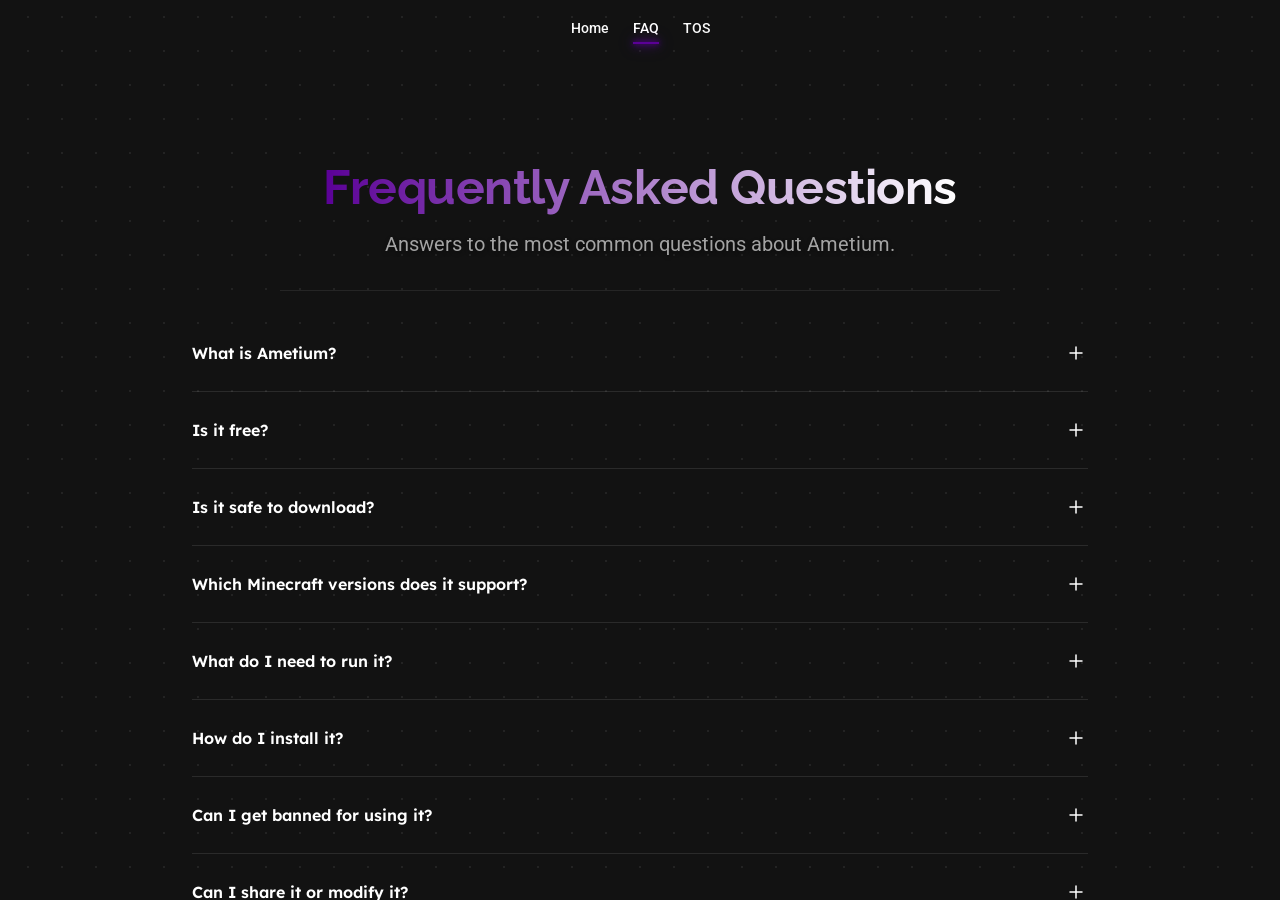
==== faq/index.html @ 20cd8176 "Add files via upload" ====
<!DOCTYPE html>
<html lang="en" class="scroll-smooth dark" style="color-scheme: dark;"><head><meta charset="utf-8"><meta name="viewport" content="width=device-width, initial-scale=1"><link href="https://fonts.googleapis.com/css2?family=Inter:wght@100..900&family=Raleway:wght@400;600;700&family=Roboto:wght@400;500;700&display=swap" rel="stylesheet"><link href="https://fonts.googleapis.com/css2?family=Montserrat:wght@400;600;700&family=Poppins:wght@400&display=swap" rel="stylesheet"><link rel="icon" href="../icon.png"><title>Frequently Asked Questions - Ametium</title><meta name="description" content="Answers to the most common questions about Ametium."><link rel="stylesheet" href="../assets/site.css"><style>
#main-scroll-container{display:flex;flex-direction:column}
#faq-section{flex:1 0 auto;font-family:'Lexend',sans-serif;line-height:1.5}
#footer{flex-shrink:0}
#faq-section *,#faq-section ::before,#faq-section ::after{box-sizing:border-box;border:0 solid #e5e7eb}
#faq-section h2,#faq-section p,#faq-section dl,#faq-section dd,#faq-section ul{margin:0}
#faq-section h2{font-size:inherit;font-weight:inherit}
#faq-section button{font-family:inherit;font-size:100%;line-height:inherit;color:inherit;margin:0;padding:0;background:transparent;cursor:pointer}
#faq-section svg{display:block;vertical-align:middle}
#faq-section .hidden{display:none}
#faq-section .flex{display:flex}
#faq-section .w-full{width:100%}
#faq-section .h-6{height:1.5rem}#faq-section .w-6{width:1.5rem}#faq-section .h-7{height:1.75rem}
#faq-section .items-start{align-items:flex-start}#faq-section .items-center{align-items:center}
#faq-section .justify-between{justify-content:space-between}
#faq-section .text-left{text-align:left}
#faq-section .mx-auto{margin-left:auto;margin-right:auto}
#faq-section .max-w-7xl{max-width:80rem}#faq-section .max-w-4xl{max-width:56rem}
#faq-section .px-6{padding-left:1.5rem;padding-right:1.5rem}
#faq-section .py-12{padding-top:3rem;padding-bottom:3rem}
#faq-section .pt-6{padding-top:1.5rem}#faq-section .pr-12{padding-right:3rem}
#faq-section .mt-2{margin-top:.5rem}#faq-section .mt-10{margin-top:2.5rem}#faq-section .ml-6{margin-left:1.5rem}
#faq-section .text-2xl{font-size:1.5rem;line-height:2rem}
#faq-section .text-base{font-size:1rem;line-height:1.5rem}
#faq-section .font-bold{font-weight:700}#faq-section .font-semibold{font-weight:600}
#faq-section .leading-7{line-height:1.75rem}#faq-section .leading-10{line-height:2.5rem}
#faq-section .tracking-tight{letter-spacing:-.025em}
#faq-section .text-white{color:#fff}#faq-section .text-gray-300{color:#d1d5db}
#faq-section .space-y-6>:not([hidden])~:not([hidden]){margin-top:1.5rem}
#faq-section .list-disc{list-style-type:disc}#faq-section .pl-5{padding-left:1.25rem}
#faq-section .space-y-1>:not([hidden])~:not([hidden]){margin-top:.25rem}
#faq-section .divide-y>:not([hidden])~:not([hidden]){border-top-width:1px}
#faq-section .divide-white\/10>:not([hidden])~:not([hidden]){border-color:rgba(255,255,255,.1)}
#faq-section .py-12{padding-top:7rem}
#faq-section .doc-head{max-width:720px;margin:0 auto 1.5rem;text-align:center;padding-bottom:2rem;border-bottom:1px solid rgba(255,255,255,.08)}
#faq-section .doc-head h1{display:inline-block;margin:0;font-family:var(--font-raleway),ui-sans-serif,system-ui,sans-serif;font-weight:700;font-size:clamp(2rem,5vw,3rem);line-height:1.15;letter-spacing:-.01em;background:linear-gradient(90deg,#5a0096,#fff);-webkit-background-clip:text;background-clip:text;-webkit-text-fill-color:transparent;color:transparent}
#faq-section .doc-head p{margin-top:.9rem;font-family:var(--font-roboto),ui-sans-serif,system-ui,-apple-system,BlinkMacSystemFont,sans-serif;font-size:1.125rem;line-height:1.75rem;color:#a3a3a3;text-shadow:0 2px 4px rgba(0,0,0,.4)}@media(min-width:768px){#faq-section .doc-head p{font-size:1.25rem}}
@media (min-width:640px){#faq-section .sm\:py-32{padding-top:8rem;padding-bottom:8rem}}
@media (min-width:1024px){#faq-section .lg\:px-8{padding-left:2rem;padding-right:2rem}#faq-section .lg\:py-40{padding-top:10rem;padding-bottom:10rem}}
</style><link href="https://fonts.googleapis.com/css2?family=Lexend:wght@100..900&display=swap" rel="stylesheet"></head><body class="__variable_f367f3 __variable_c06d0e __variable_225359 font-roboto antialiased"><main><header id="site-header" class="fixed top-0 left-0 w-full z-50 transition-all duration-300 py-4 bg-transparent"><div class="container mx-auto px-4 nav-grid"><div class="nav-left"></div><nav class="flex items-center space-x-8"><ul class="flex nav-items"><li><a class="nav-link text-sm font-medium" href="../index.html">Home</a></li><li><a class="nav-link text-sm font-medium active" href="../faq/index.html">FAQ</a></li><li><a class="nav-link text-sm font-medium" href="../tos/index.html">TOS</a></li></ul></nav><div class="nav-right"></div></div></header><div id="main-scroll-container" class="scroll-container"><div id="faq-section">
        <div class="mx-auto max-w-7xl px-6 py-12 sm:py-32 lg:px-8 lg:py-40">
            <div class="mx-auto max-w-4xl animate-fade-in">
                <div class="doc-head"><h1>Frequently Asked Questions</h1><p>Answers to the most common questions about Ametium.</p></div>
                <dl class="space-y-6 divide-y divide-white/10">
                    <div class="pt-6">
                        <dt>
                            <button type="button" class="flex w-full items-start justify-between text-left text-white" aria-controls="faq-0" aria-expanded="false">
                                <span class="text-base font-semibold leading-7">What is Ametium?</span>
                                <span class="ml-6 flex h-7 items-center">
                                    <svg class="expand-icon h-6 w-6" fill="none" viewBox="0 0 24 24" stroke-width="1.5" stroke="currentColor" aria-hidden="true"><path stroke-linecap="round" stroke-linejoin="round" d="M12 6v12m6-6H6"></path></svg>
                                    <svg class="collapse-icon hidden h-6 w-6" fill="none" viewBox="0 0 24 24" stroke-width="1.5" stroke="currentColor" aria-hidden="true"><path stroke-linecap="round" stroke-linejoin="round" d="M18 12H6"></path></svg>
                                </span>
                            </button>
                        </dt>
                        <dd class="mt-2 hidden pr-12" id="faq-0">
                            <p class="text-base leading-7 text-gray-300">Ametium is an addon for Meteor Client that adds some of the most advanced modules to Minecraft.</p>
                        </dd>
                    </div>

                    <div class="pt-6">
                        <dt>
                            <button type="button" class="flex w-full items-start justify-between text-left text-white" aria-controls="faq-1" aria-expanded="false">
                                <span class="text-base font-semibold leading-7">Is it free?</span>
                                <span class="ml-6 flex h-7 items-center">
                                    <svg class="expand-icon h-6 w-6" fill="none" viewBox="0 0 24 24" stroke-width="1.5" stroke="currentColor" aria-hidden="true"><path stroke-linecap="round" stroke-linejoin="round" d="M12 6v12m6-6H6"></path></svg>
                                    <svg class="collapse-icon hidden h-6 w-6" fill="none" viewBox="0 0 24 24" stroke-width="1.5" stroke="currentColor" aria-hidden="true"><path stroke-linecap="round" stroke-linejoin="round" d="M18 12H6"></path></svg>
                                </span>
                            </button>
                        </dt>
                        <dd class="mt-2 hidden pr-12" id="faq-1">
                            <p class="text-base leading-7 text-gray-300">Yes. Ametium is free to use.</p>
                        </dd>
                    </div>

                    <div class="pt-6">
                        <dt>
                            <button type="button" class="flex w-full items-start justify-between text-left text-white" aria-controls="faq-2" aria-expanded="false">
                                <span class="text-base font-semibold leading-7">Is it safe to download?</span>
                                <span class="ml-6 flex h-7 items-center">
                                    <svg class="expand-icon h-6 w-6" fill="none" viewBox="0 0 24 24" stroke-width="1.5" stroke="currentColor" aria-hidden="true"><path stroke-linecap="round" stroke-linejoin="round" d="M12 6v12m6-6H6"></path></svg>
                                    <svg class="collapse-icon hidden h-6 w-6" fill="none" viewBox="0 0 24 24" stroke-width="1.5" stroke="currentColor" aria-hidden="true"><path stroke-linecap="round" stroke-linejoin="round" d="M18 12H6"></path></svg>
                                </span>
                            </button>
                        </dt>
                        <dd class="mt-2 hidden pr-12" id="faq-2">
                            <p class="text-base leading-7 text-gray-300">Yes, as long as you download it only from official links, such as our official Discord server. Downloading it from unofficial or third-party links is a risk to your security.</p>
                        </dd>
                    </div>

                    <div class="pt-6">
                        <dt>
                            <button type="button" class="flex w-full items-start justify-between text-left text-white" aria-controls="faq-3" aria-expanded="false">
                                <span class="text-base font-semibold leading-7">Which Minecraft versions does it support?</span>
                                <span class="ml-6 flex h-7 items-center">
                                    <svg class="expand-icon h-6 w-6" fill="none" viewBox="0 0 24 24" stroke-width="1.5" stroke="currentColor" aria-hidden="true"><path stroke-linecap="round" stroke-linejoin="round" d="M12 6v12m6-6H6"></path></svg>
                                    <svg class="collapse-icon hidden h-6 w-6" fill="none" viewBox="0 0 24 24" stroke-width="1.5" stroke="currentColor" aria-hidden="true"><path stroke-linecap="round" stroke-linejoin="round" d="M18 12H6"></path></svg>
                                </span>
                            </button>
                        </dt>
                        <dd class="mt-2 hidden pr-12" id="faq-3">
                            <p class="text-base leading-7 text-gray-300">Ametium supports all versions from 1.21.1 through 1.21.11.</p>
                        </dd>
                    </div>

                    <div class="pt-6">
                        <dt>
                            <button type="button" class="flex w-full items-start justify-between text-left text-white" aria-controls="faq-4" aria-expanded="false">
                                <span class="text-base font-semibold leading-7">What do I need to run it?</span>
                                <span class="ml-6 flex h-7 items-center">
                                    <svg class="expand-icon h-6 w-6" fill="none" viewBox="0 0 24 24" stroke-width="1.5" stroke="currentColor" aria-hidden="true"><path stroke-linecap="round" stroke-linejoin="round" d="M12 6v12m6-6H6"></path></svg>
                                    <svg class="collapse-icon hidden h-6 w-6" fill="none" viewBox="0 0 24 24" stroke-width="1.5" stroke="currentColor" aria-hidden="true"><path stroke-linecap="round" stroke-linejoin="round" d="M18 12H6"></path></svg>
                                </span>
                            </button>
                        </dt>
                        <dd class="mt-2 hidden pr-12" id="faq-4">
                            <p class="text-base leading-7 text-gray-300">Ametium runs on Fabric. You need Fabric API and Meteor Client, both for the same Minecraft version as the Ametium version you use.</p>
                        </dd>
                    </div>

                    <div class="pt-6">
                        <dt>
                            <button type="button" class="flex w-full items-start justify-between text-left text-white" aria-controls="faq-5" aria-expanded="false">
                                <span class="text-base font-semibold leading-7">How do I install it?</span>
                                <span class="ml-6 flex h-7 items-center">
                                    <svg class="expand-icon h-6 w-6" fill="none" viewBox="0 0 24 24" stroke-width="1.5" stroke="currentColor" aria-hidden="true"><path stroke-linecap="round" stroke-linejoin="round" d="M12 6v12m6-6H6"></path></svg>
                                    <svg class="collapse-icon hidden h-6 w-6" fill="none" viewBox="0 0 24 24" stroke-width="1.5" stroke="currentColor" aria-hidden="true"><path stroke-linecap="round" stroke-linejoin="round" d="M18 12H6"></path></svg>
                                </span>
                            </button>
                        </dt>
                        <dd class="mt-2 hidden pr-12" id="faq-5">
                            <ul class="list-disc pl-5 space-y-1 text-base leading-7 text-gray-300">
                                <li>Install Fabric API and Meteor Client.</li>
                                <li>Join our official Discord server and download Ametium from the #addon channel, according to your Minecraft version.</li>
                                <li>Put everything in your mods folder and start the game.</li>
                            </ul>
                        </dd>
                    </div>

                    <div class="pt-6">
                        <dt>
                            <button type="button" class="flex w-full items-start justify-between text-left text-white" aria-controls="faq-6" aria-expanded="false">
                                <span class="text-base font-semibold leading-7">Can I get banned for using it?</span>
                                <span class="ml-6 flex h-7 items-center">
                                    <svg class="expand-icon h-6 w-6" fill="none" viewBox="0 0 24 24" stroke-width="1.5" stroke="currentColor" aria-hidden="true"><path stroke-linecap="round" stroke-linejoin="round" d="M12 6v12m6-6H6"></path></svg>
                                    <svg class="collapse-icon hidden h-6 w-6" fill="none" viewBox="0 0 24 24" stroke-width="1.5" stroke="currentColor" aria-hidden="true"><path stroke-linecap="round" stroke-linejoin="round" d="M18 12H6"></path></svg>
                                </span>
                            </button>
                        </dt>
                        <dd class="mt-2 hidden pr-12" id="faq-6">
                            <p class="text-base leading-7 text-gray-300">Yes, some modules are intended for servers where modifications are not allowed, and they could be detected and result in bans. Ametium Development is not responsible for how you use those modules. See our Terms of Service for details.</p>
                        </dd>
                    </div>

                    <div class="pt-6">
                        <dt>
                            <button type="button" class="flex w-full items-start justify-between text-left text-white" aria-controls="faq-7" aria-expanded="false">
                                <span class="text-base font-semibold leading-7">Can I share it or modify it?</span>
                                <span class="ml-6 flex h-7 items-center">
                                    <svg class="expand-icon h-6 w-6" fill="none" viewBox="0 0 24 24" stroke-width="1.5" stroke="currentColor" aria-hidden="true"><path stroke-linecap="round" stroke-linejoin="round" d="M12 6v12m6-6H6"></path></svg>
                                    <svg class="collapse-icon hidden h-6 w-6" fill="none" viewBox="0 0 24 24" stroke-width="1.5" stroke="currentColor" aria-hidden="true"><path stroke-linecap="round" stroke-linejoin="round" d="M18 12H6"></path></svg>
                                </span>
                            </button>
                        </dt>
                        <dd class="mt-2 hidden pr-12" id="faq-7">
                            <p class="text-base leading-7 text-gray-300">You can share the .jar file. You cannot modify it, or redistribute modified versions, without authorization. To ask for authorization, contact us through our official Discord server. See the Terms of Service.</p>
                        </dd>
                    </div>

                    <div class="pt-6">
                        <dt>
                            <button type="button" class="flex w-full items-start justify-between text-left text-white" aria-controls="faq-8" aria-expanded="false">
                                <span class="text-base font-semibold leading-7">How do I get support?</span>
                                <span class="ml-6 flex h-7 items-center">
                                    <svg class="expand-icon h-6 w-6" fill="none" viewBox="0 0 24 24" stroke-width="1.5" stroke="currentColor" aria-hidden="true"><path stroke-linecap="round" stroke-linejoin="round" d="M12 6v12m6-6H6"></path></svg>
                                    <svg class="collapse-icon hidden h-6 w-6" fill="none" viewBox="0 0 24 24" stroke-width="1.5" stroke="currentColor" aria-hidden="true"><path stroke-linecap="round" stroke-linejoin="round" d="M18 12H6"></path></svg>
                                </span>
                            </button>
                        </dt>
                        <dd class="mt-2 hidden pr-12" id="faq-8">
                            <p class="text-base leading-7 text-gray-300">Support is provided directly on our official Discord server.</p>
                        </dd>
                    </div>
                </dl>
            </div>
        </div>
    </div>
<footer class="relative bg-gradient-to-br from-secondary/50 to-background border-t border-border/50 py-16 snap-start" id="footer"><div class="absolute inset-0 opacity-10"><div class="absolute top-0 left-1/4 w-32 h-32 bg-primary/20 rounded-full blur-3xl"></div><div class="absolute bottom-0 right-1/4 w-24 h-24 bg-primary/10 rounded-full blur-2xl"></div></div><div class="container mx-auto px-4 relative z-10"><div class="flex flex-col md:flex-row items-center justify-between gap-6 text-center md:text-left"><div><p class="text-sm text-muted-foreground">© 2026 Ametium Development. All rights reserved.</p><p class="text-xs text-muted-foreground mt-2">Not affiliated with or endorsed by Mojang AB</p></div><nav class="flex flex-wrap items-center justify-center gap-8"><a class="nav-link text-sm text-muted-foreground" href="https://github.com/ItsDarexMC" target="_blank" rel="noopener noreferrer">GitHub</a><a class="nav-link text-sm text-muted-foreground" href="https://discord.gg/ametium" target="_blank" rel="noopener noreferrer">Discord</a><a class="nav-link text-sm text-muted-foreground" href="https://youtube.com/@itsdarexmc" target="_blank" rel="noopener noreferrer">YouTube</a></nav></div></div></footer></div></main><script>
(function(){
var sc=document.getElementById('main-scroll-container'),hd=document.getElementById('site-header');
function onScroll(){
  var s=sc.scrollTop>20;
  hd.classList.toggle('py-4',!s);hd.classList.toggle('bg-transparent',!s);
  ['py-2','bg-background/95','backdrop-blur-sm','border-b','border-border/40'].forEach(function(c){hd.classList.toggle(c,s)});
}
sc.addEventListener('scroll',onScroll,{passive:true});onScroll();
document.querySelectorAll('[data-go]').forEach(function(a){
  a.addEventListener('click',function(){try{sessionStorage.setItem('am-go',a.getAttribute('data-go'))}catch(e){}});
});
document.querySelectorAll('a[data-scroll]').forEach(function(a){
  a.addEventListener('click',function(e){
    var t=document.getElementById(a.getAttribute('data-scroll'));
    if(!t)return;e.preventDefault();t.scrollIntoView({behavior:'smooth',block:'start'});
  });
});
})();
</script><script>
        document.querySelectorAll('#faq-section button[aria-controls]').forEach((button) => {
            button.addEventListener('click', function () {
                const answer = document.getElementById(this.getAttribute('aria-controls'));
                const expanded = this.getAttribute('aria-expanded') === 'true';
                answer.classList.toggle('hidden');
                this.setAttribute('aria-expanded', !expanded);
                this.querySelector('.expand-icon').classList.toggle('hidden');
                this.querySelector('.collapse-icon').classList.toggle('hidden');
            });
        });
    </script></body></html>
---- assets/site.css ----
@font-face{font-family:Inter Fallback;src:local("Arial");ascent-override:90.44%;descent-override:22.52%;line-gap-override:0.00%;size-adjust:107.12%}.__className_f367f3{font-family:Inter,Inter Fallback;font-style:normal}.__variable_f367f3{--font-inter:"Inter","Inter Fallback"}@font-face{font-family:Roboto Fallback;src:local("Arial");ascent-override:92.98%;descent-override:24.47%;line-gap-override:0.00%;size-adjust:99.78%}.__className_c06d0e{font-family:Roboto,Roboto Fallback;font-style:normal}.__variable_c06d0e{--font-roboto:"Roboto","Roboto Fallback"}@font-face{font-family:Raleway Fallback;src:local("Arial");ascent-override:90.51%;descent-override:22.53%;line-gap-override:0.00%;size-adjust:103.86%}.__className_225359{font-family:Raleway,Raleway Fallback;font-style:normal}.__variable_225359{--font-raleway:"Raleway","Raleway Fallback"}

/*
! tailwindcss v3.3.3 | MIT License | https://tailwindcss.com
*/*,:after,:before{box-sizing:border-box;border:0 solid #e5e7eb}:after,:before{--tw-content:""}html{line-height:1.5;-webkit-text-size-adjust:100%;-moz-tab-size:4;-o-tab-size:4;tab-size:4;font-family:ui-sans-serif,system-ui,-apple-system,BlinkMacSystemFont,Segoe UI,Roboto,Helvetica Neue,Arial,Noto Sans,sans-serif,Apple Color Emoji,Segoe UI Emoji,Segoe UI Symbol,Noto Color Emoji;font-feature-settings:normal;font-variation-settings:normal}body{margin:0;line-height:inherit}hr{height:0;color:inherit;border-top-width:1px}abbr:where([title]){-webkit-text-decoration:underline dotted;text-decoration:underline dotted}h1,h2,h3,h4,h5,h6{font-size:inherit;font-weight:inherit}a{color:inherit;text-decoration:inherit}b,strong{font-weight:bolder}code,kbd,pre,samp{font-family:ui-monospace,SFMono-Regular,Menlo,Monaco,Consolas,Liberation Mono,Courier New,monospace;font-size:1em}small{font-size:80%}sub,sup{font-size:75%;line-height:0;position:relative;vertical-align:baseline}sub{bottom:-.25em}sup{top:-.5em}table{text-indent:0;border-color:inherit;border-collapse:collapse}button,input,optgroup,select,textarea{font-family:inherit;font-feature-settings:inherit;font-variation-settings:inherit;font-size:100%;font-weight:inherit;line-height:inherit;color:inherit;margin:0;padding:0}button,select{text-transform:none}[type=button],[type=reset],[type=submit],button{-webkit-appearance:button;background-color:transparent;background-image:none}:-moz-focusring{outline:auto}:-moz-ui-invalid{box-shadow:none}progress{vertical-align:baseline}::-webkit-inner-spin-button,::-webkit-outer-spin-button{height:auto}[type=search]{-webkit-appearance:textfield;outline-offset:-2px}::-webkit-search-decoration{-webkit-appearance:none}::-webkit-file-upload-button{-webkit-appearance:button;font:inherit}summary{display:list-item}blockquote,dd,dl,figure,h1,h2,h3,h4,h5,h6,hr,p,pre{margin:0}fieldset{margin:0}fieldset,legend{padding:0}menu,ol,ul{list-style:none;margin:0;padding:0}dialog{padding:0}textarea{resize:vertical}input::-moz-placeholder,textarea::-moz-placeholder{opacity:1;color:#9ca3af}input::placeholder,textarea::placeholder{opacity:1;color:#9ca3af}[role=button],button{cursor:pointer}:disabled{cursor:default}audio,canvas,embed,iframe,img,object,svg,video{display:block;vertical-align:middle}img,video{max-width:100%;height:auto}[hidden]{display:none}:root{--background:0 0% 100%;--foreground:0 0% 3.9%;--card:0 0% 100%;--card-foreground:0 0% 3.9%;--popover:0 0% 100%;--popover-foreground:0 0% 3.9%;--primary:276 100% 29%;--primary-foreground:0 0% 98%;--secondary:0 0% 96.1%;--secondary-foreground:0 0% 9%;--muted:0 0% 96.1%;--muted-foreground:0 0% 45.1%;--accent:0 0% 96.1%;--accent-foreground:0 0% 9%;--destructive:276 100% 29%;--destructive-foreground:0 0% 98%;--border:0 0% 89.8%;--input:0 0% 89.8%;--ring:0 0% 3.9%;--chart-1:12 76% 61%;--chart-2:173 58% 39%;--chart-3:197 37% 24%;--chart-4:43 74% 66%;--chart-5:27 87% 67%;--radius:0.5rem}.dark{--background:0 0% 8%;--foreground:0 0% 98%;--card:0 0% 14%;--card-foreground:0 0% 98%;--popover:0 0% 14%;--popover-foreground:0 0% 98%;--primary:276 100% 29%;--primary-foreground:0 0% 98%;--secondary:0 0% 19%;--secondary-foreground:0 0% 98%;--muted:0 0% 19%;--muted-foreground:0 0% 63.9%;--accent:0 0% 19%;--accent-foreground:0 0% 98%;--destructive:276 100% 29%;--destructive-foreground:0 0% 98%;--border:0 0% 25%;--input:0 0% 19%;--ring:0 0% 83.1%;--chart-1:220 70% 50%;--chart-2:160 60% 45%;--chart-3:30 80% 55%;--chart-4:280 65% 60%;--chart-5:340 75% 55%}:root{--glow-color:276 100% 29%}.dark{--glow-color:276 100% 29%}*{border-color:hsl(var(--border))}body{background-color:hsl(var(--background));color:hsl(var(--foreground));box-shadow:0 0 15px hsl(var(--glow-color))}*,:after,:before{--tw-border-spacing-x:0;--tw-border-spacing-y:0;--tw-translate-x:0;--tw-translate-y:0;--tw-rotate:0;--tw-skew-x:0;--tw-skew-y:0;--tw-scale-x:1;--tw-scale-y:1;--tw-pan-x: ;--tw-pan-y: ;--tw-pinch-zoom: ;--tw-scroll-snap-strictness:proximity;--tw-gradient-from-position: ;--tw-gradient-via-position: ;--tw-gradient-to-position: ;--tw-ordinal: ;--tw-slashed-zero: ;--tw-numeric-figure: ;--tw-numeric-spacing: ;--tw-numeric-fraction: ;--tw-ring-inset: ;--tw-ring-offset-width:0px;--tw-ring-offset-color:#fff;--tw-ring-color:rgb(59 130 246/0.5);--tw-ring-offset-shadow:0 0 #0000;--tw-ring-shadow:0 0 #0000;--tw-shadow:0 0 #0000;--tw-shadow-colored:0 0 #0000;--tw-blur: ;--tw-brightness: ;--tw-contrast: ;--tw-grayscale: ;--tw-hue-rotate: ;--tw-invert: ;--tw-saturate: ;--tw-sepia: ;--tw-drop-shadow: ;--tw-backdrop-blur: ;--tw-backdrop-brightness: ;--tw-backdrop-contrast: ;--tw-backdrop-grayscale: ;--tw-backdrop-hue-rotate: ;--tw-backdrop-invert: ;--tw-backdrop-opacity: ;--tw-backdrop-saturate: ;--tw-backdrop-sepia: }::backdrop{--tw-border-spacing-x:0;--tw-border-spacing-y:0;--tw-translate-x:0;--tw-translate-y:0;--tw-rotate:0;--tw-skew-x:0;--tw-skew-y:0;--tw-scale-x:1;--tw-scale-y:1;--tw-pan-x: ;--tw-pan-y: ;--tw-pinch-zoom: ;--tw-scroll-snap-strictness:proximity;--tw-gradient-from-position: ;--tw-gradient-via-position: ;--tw-gradient-to-position: ;--tw-ordinal: ;--tw-slashed-zero: ;--tw-numeric-figure: ;--tw-numeric-spacing: ;--tw-numeric-fraction: ;--tw-ring-inset: ;--tw-ring-offset-width:0px;--tw-ring-offset-color:#fff;--tw-ring-color:rgb(59 130 246/0.5);--tw-ring-offset-shadow:0 0 #0000;--tw-ring-shadow:0 0 #0000;--tw-shadow:0 0 #0000;--tw-shadow-colored:0 0 #0000;--tw-blur: ;--tw-brightness: ;--tw-contrast: ;--tw-grayscale: ;--tw-hue-rotate: ;--tw-invert: ;--tw-saturate: ;--tw-sepia: ;--tw-drop-shadow: ;--tw-backdrop-blur: ;--tw-backdrop-brightness: ;--tw-backdrop-contrast: ;--tw-backdrop-grayscale: ;--tw-backdrop-hue-rotate: ;--tw-backdrop-invert: ;--tw-backdrop-opacity: ;--tw-backdrop-saturate: ;--tw-backdrop-sepia: }.container{width:100%}@media (min-width:640px){.container{max-width:640px}}@media (min-width:768px){.container{max-width:768px}}@media (min-width:1024px){.container{max-width:1024px}}@media (min-width:1280px){.container{max-width:1280px}}@media (min-width:1536px){.container{max-width:1536px}}.pointer-events-none{pointer-events:none}.fixed{position:fixed}.absolute{position:absolute}.relative{position:relative}.inset-0{inset:0}.bottom-0{bottom:0}.bottom-1\/3{bottom:33.333333%}.bottom-8{bottom:2rem}.bottom-full{bottom:100%}.left-0{left:0}.left-1\/2{left:50%}.left-1\/4{left:25%}.left-20{left:5rem}.left-4{left:1rem}.left-\[18px\]{left:18px}.right-0{right:0}.right-1\/4{right:25%}.right-20{right:5rem}.right-4{right:1rem}.right-\[-12px\]{right:-12px}.top-0{top:0}.top-1\/2{top:50%}.top-1\/3{top:33.333333%}.top-\[-12px\]{top:-12px}.top-full{top:100%}.z-0{z-index:0}.z-10{z-index:10}.z-20{z-index:20}.z-50{z-index:50}.mx-12{margin-left:3rem;margin-right:3rem}.mx-auto{margin-left:auto;margin-right:auto}.mb-1{margin-bottom:.25rem}.mb-12{margin-bottom:3rem}.mb-16{margin-bottom:4rem}.mb-2{margin-bottom:.5rem}.mb-3{margin-bottom:.75rem}.mb-4{margin-bottom:1rem}.mb-6{margin-bottom:1.5rem}.mb-8{margin-bottom:2rem}.ml-2{margin-left:.5rem}.ml-4{margin-left:1rem}.mr-2{margin-right:.5rem}.mr-3{margin-right:.75rem}.mt-1{margin-top:.25rem}.mt-16{margin-top:4rem}.mt-2{margin-top:.5rem}.mt-4{margin-top:1rem}.mt-6{margin-top:1.5rem}.mt-8{margin-top:2rem}.block{display:block}.inline-block{display:inline-block}.flex{display:flex}.inline-flex{display:inline-flex}.grid{display:grid}.contents{display:contents}.hidden{display:none}.h-0{height:0}.h-0\.5{height:.125rem}.h-1{height:.25rem}.h-10{height:2.5rem}.h-11{height:2.75rem}.h-12{height:3rem}.h-14{height:3.5rem}.h-2{height:.5rem}.h-24{height:6rem}.h-32{height:8rem}.h-4{height:1rem}.h-40{height:10rem}.h-6{height:1.5rem}.h-60{height:15rem}.h-9{height:2.25rem}.h-auto{height:auto}.h-full{height:100%}.h-screen{height:100vh}.max-h-96{max-height:24rem}.max-h-\[700px\]{max-height:700px}.w-1{width:.25rem}.w-10{width:2.5rem}.w-2{width:.5rem}.w-24{width:6rem}.w-32{width:8rem}.w-4{width:1rem}.w-40{width:10rem}.w-6{width:1.5rem}.w-60{width:15rem}.w-72{width:18rem}.w-80{width:20rem}.w-full{width:100%}.min-w-\[200px\]{min-width:200px}.max-w-2xl{max-width:42rem}.max-w-3xl{max-width:48rem}.max-w-5xl{max-width:64rem}.max-w-6xl{max-width:72rem}.max-w-md{max-width:28rem}.flex-shrink-0{flex-shrink:0}.flex-grow{flex-grow:1}.-translate-x-1\/2{--tw-translate-x:-50%}.-translate-x-1\/2,.-translate-y-1\/2{transform:translate(var(--tw-translate-x),var(--tw-translate-y)) rotate(var(--tw-rotate)) skewX(var(--tw-skew-x)) skewY(var(--tw-skew-y)) scaleX(var(--tw-scale-x)) scaleY(var(--tw-scale-y))}.-translate-y-1\/2{--tw-translate-y:-50%}.rotate-6{--tw-rotate:6deg}.rotate-6,.scale-105{transform:translate(var(--tw-translate-x),var(--tw-translate-y)) rotate(var(--tw-rotate)) skewX(var(--tw-skew-x)) skewY(var(--tw-skew-y)) scaleX(var(--tw-scale-x)) scaleY(var(--tw-scale-y))}.scale-105{--tw-scale-x:1.05;--tw-scale-y:1.05}.transform{transform:translate(var(--tw-translate-x),var(--tw-translate-y)) rotate(var(--tw-rotate)) skewX(var(--tw-skew-x)) skewY(var(--tw-skew-y)) scaleX(var(--tw-scale-x)) scaleY(var(--tw-scale-y))}@keyframes bounce{0%,to{transform:translateY(-25%);animation-timing-function:cubic-bezier(.8,0,1,1)}50%{transform:none;animation-timing-function:cubic-bezier(0,0,.2,1)}}.animate-bounce{animation:bounce 1s infinite}.animate-pulse{animation:pulse 2s cubic-bezier(.4,0,.6,1) infinite}.cursor-pointer{cursor:pointer}.snap-start{scroll-snap-align:start}.list-inside{list-style-position:inside}.list-disc{list-style-type:disc}.grid-cols-1{grid-template-columns:repeat(1,minmax(0,1fr))}.flex-col{flex-direction:column}.flex-wrap{flex-wrap:wrap}.items-start{align-items:flex-start}.items-center{align-items:center}.justify-center{justify-content:center}.justify-between{justify-content:space-between}.gap-1{gap:.25rem}.gap-12{gap:3rem}.gap-2{gap:.5rem}.gap-3{gap:.75rem}.gap-4{gap:1rem}.gap-8{gap:2rem}.space-x-2>:not([hidden])~:not([hidden]){--tw-space-x-reverse:0;margin-right:calc(.5rem * var(--tw-space-x-reverse));margin-left:calc(.5rem * calc(1 - var(--tw-space-x-reverse)))}.space-x-4>:not([hidden])~:not([hidden]){--tw-space-x-reverse:0;margin-right:calc(1rem * var(--tw-space-x-reverse));margin-left:calc(1rem * calc(1 - var(--tw-space-x-reverse)))}.space-x-6>:not([hidden])~:not([hidden]){--tw-space-x-reverse:0;margin-right:calc(1.5rem * var(--tw-space-x-reverse));margin-left:calc(1.5rem * calc(1 - var(--tw-space-x-reverse)))}.space-x-8>:not([hidden])~:not([hidden]){--tw-space-x-reverse:0;margin-right:calc(2rem * var(--tw-space-x-reverse));margin-left:calc(2rem * calc(1 - var(--tw-space-x-reverse)))}.space-y-3>:not([hidden])~:not([hidden]){--tw-space-y-reverse:0;margin-top:calc(.75rem * calc(1 - var(--tw-space-y-reverse)));margin-bottom:calc(.75rem * var(--tw-space-y-reverse))}.space-y-4>:not([hidden])~:not([hidden]){--tw-space-y-reverse:0;margin-top:calc(1rem * calc(1 - var(--tw-space-y-reverse)));margin-bottom:calc(1rem * var(--tw-space-y-reverse))}.space-y-5>:not([hidden])~:not([hidden]){--tw-space-y-reverse:0;margin-top:calc(1.25rem * calc(1 - var(--tw-space-y-reverse)));margin-bottom:calc(1.25rem * var(--tw-space-y-reverse))}.overflow-hidden{overflow:hidden}.overflow-x-auto{overflow-x:auto}.overflow-y-auto{overflow-y:auto}.scroll-smooth{scroll-behavior:smooth}.whitespace-nowrap{white-space:nowrap}.rounded{border-radius:.25rem}.rounded-2xl{border-radius:1rem}.rounded-3xl{border-radius:1.5rem}.rounded-full{border-radius:9999px}.rounded-lg{border-radius:var(--radius)}.rounded-md{border-radius:calc(var(--radius) - 2px)}.rounded-xl{border-radius:.75rem}.border{border-width:1px}.border-2{border-width:2px}.border-4{border-width:4px}.border-b{border-bottom-width:1px}.border-t{border-top-width:1px}.border-border{border-color:hsl(var(--border))}.border-border\/30{border-color:hsl(var(--border)/.3)}.border-border\/40{border-color:hsl(var(--border)/.4)}.border-border\/50{border-color:hsl(var(--border)/.5)}.border-input{border-color:hsl(var(--input))}.border-primary\/20{border-color:hsl(var(--primary)/.2)}.border-primary\/30{border-color:hsl(var(--primary)/.3)}.border-transparent{border-color:transparent}.border-white\/20{border-color:rgb(255 255 255/.2)}.border-t-secondary\/95{border-top-color:hsl(var(--secondary)/.95)}.bg-amber-500\/20{background-color:rgb(245 158 11/.2)}.bg-background{background-color:hsl(var(--background))}.bg-background\/50{background-color:hsl(var(--background)/.5)}.bg-background\/95{background-color:hsl(var(--background)/.95)}.bg-blue-500\/20{background-color:rgb(59 130 246/.2)}.bg-destructive{background-color:hsl(var(--destructive))}.bg-emerald-500\/20{background-color:rgb(16 185 129/.2)}.bg-orange-500\/20{background-color:rgb(249 115 22/.2)}.bg-popover{background-color:hsl(var(--popover))}.bg-primary{background-color:hsl(var(--primary))}.bg-primary\/10{background-color:hsl(var(--primary)/.1)}.bg-primary\/20{background-color:hsl(var(--primary)/.2)}.bg-primary\/30{background-color:hsl(var(--primary)/.3)}.bg-primary\/5{background-color:hsl(var(--primary)/.05)}.bg-purple-500\/20{background-color:rgb(168 85 247/.2)}.bg-secondary{background-color:hsl(var(--secondary))}.bg-secondary\/30{background-color:hsl(var(--secondary)/.3)}.bg-secondary\/50{background-color:hsl(var(--secondary)/.5)}.bg-secondary\/95{background-color:hsl(var(--secondary)/.95)}.bg-transparent{background-color:transparent}.bg-white{--tw-bg-opacity:1;background-color:rgb(255 255 255/var(--tw-bg-opacity))}.bg-gradient-to-b{background-image:linear-gradient(to bottom,var(--tw-gradient-stops))}.bg-gradient-to-br{background-image:linear-gradient(to bottom right,var(--tw-gradient-stops))}.bg-gradient-to-r{background-image:linear-gradient(to right,var(--tw-gradient-stops))}.from-background{--tw-gradient-from:hsl(var(--background)) var(--tw-gradient-from-position);--tw-gradient-to:hsl(var(--background)/0) var(--tw-gradient-to-position);--tw-gradient-stops:var(--tw-gradient-from),var(--tw-gradient-to)}.from-primary{--tw-gradient-from:hsl(var(--primary)) var(--tw-gradient-from-position);--tw-gradient-to:hsl(var(--primary)/0) var(--tw-gradient-to-position);--tw-gradient-stops:var(--tw-gradient-from),var(--tw-gradient-to)}.from-secondary\/30{--tw-gradient-from:hsl(var(--secondary)/0.3) var(--tw-gradient-from-position);--tw-gradient-to:hsl(var(--secondary)/0) var(--tw-gradient-to-position);--tw-gradient-stops:var(--tw-gradient-from),var(--tw-gradient-to)}.from-secondary\/50{--tw-gradient-from:hsl(var(--secondary)/0.5) var(--tw-gradient-from-position);--tw-gradient-to:hsl(var(--secondary)/0) var(--tw-gradient-to-position);--tw-gradient-stops:var(--tw-gradient-from),var(--tw-gradient-to)}.via-background{--tw-gradient-to:hsl(var(--background)/0) var(--tw-gradient-to-position);--tw-gradient-stops:var(--tw-gradient-from),hsl(var(--background)) var(--tw-gradient-via-position),var(--tw-gradient-to)}.via-primary\/60{--tw-gradient-to:hsl(var(--primary)/0) var(--tw-gradient-to-position);--tw-gradient-stops:var(--tw-gradient-from),hsl(var(--primary)/0.6) var(--tw-gradient-via-position),var(--tw-gradient-to)}.to-background{--tw-gradient-to:hsl(var(--background)) var(--tw-gradient-to-position)}.to-primary\/20{--tw-gradient-to:hsl(var(--primary)/0.2) var(--tw-gradient-to-position)}.to-primary\/80{--tw-gradient-to:hsl(var(--primary)/0.8) var(--tw-gradient-to-position)}.to-secondary\/10{--tw-gradient-to:hsl(var(--secondary)/0.1) var(--tw-gradient-to-position)}.p-0{padding:0}.p-10{padding:2.5rem}.p-3{padding:.75rem}.p-4{padding:1rem}.p-8{padding:2rem}.px-10{padding-left:2.5rem;padding-right:2.5rem}.px-2{padding-left:.5rem;padding-right:.5rem}.px-2\.5{padding-left:.625rem;padding-right:.625rem}.px-3{padding-left:.75rem;padding-right:.75rem}.px-4{padding-left:1rem;padding-right:1rem}.px-6{padding-left:1.5rem;padding-right:1.5rem}.px-8{padding-left:2rem;padding-right:2rem}.py-0{padding-top:0;padding-bottom:0}.py-0\.5{padding-top:.125rem;padding-bottom:.125rem}.py-1{padding-top:.25rem;padding-bottom:.25rem}.py-12{padding-top:3rem;padding-bottom:3rem}.py-16{padding-top:4rem;padding-bottom:4rem}.py-2{padding-top:.5rem;padding-bottom:.5rem}.py-20{padding-top:5rem;padding-bottom:5rem}.py-3{padding-top:.75rem;padding-bottom:.75rem}.py-4{padding-top:1rem;padding-bottom:1rem}.py-8{padding-top:2rem;padding-bottom:2rem}.pb-2{padding-bottom:.5rem}.pb-\[56\.25\%\]{padding-bottom:56.25%}.pr-2{padding-right:.5rem}.text-center{text-align:center}.text-2xl{font-size:1.5rem;line-height:2rem}.text-3xl{font-size:1.875rem;line-height:2.25rem}.text-4xl{font-size:2.25rem;line-height:2.5rem}.text-5xl{font-size:3rem;line-height:1}.text-base{font-size:1rem;line-height:1.5rem}.text-lg{font-size:1.125rem;line-height:1.75rem}.text-sm{font-size:.875rem;line-height:1.25rem}.text-xl{font-size:1.25rem;line-height:1.75rem}.text-xs{font-size:.75rem;line-height:1rem}.font-bold{font-weight:700}.font-medium{font-weight:500}.font-semibold{font-weight:600}.uppercase{text-transform:uppercase}.leading-relaxed{line-height:1.625}.tracking-wide{letter-spacing:.025em}.text-amber-500{--tw-text-opacity:1;color:rgb(245 158 11/var(--tw-text-opacity))}.text-blue-500{--tw-text-opacity:1;color:rgb(59 130 246/var(--tw-text-opacity))}.text-destructive-foreground{color:hsl(var(--destructive-foreground))}.text-emerald-500{--tw-text-opacity:1;color:rgb(16 185 129/var(--tw-text-opacity))}.text-foreground{color:hsl(var(--foreground))}.text-gray-300{--tw-text-opacity:1;color:rgb(209 213 219/var(--tw-text-opacity))}.text-muted-foreground{color:hsl(var(--muted-foreground))}.text-orange-500{--tw-text-opacity:1;color:rgb(249 115 22/var(--tw-text-opacity))}.text-popover-foreground{color:hsl(var(--popover-foreground))}.text-primary{color:hsl(var(--primary))}.text-primary-foreground{color:hsl(var(--primary-foreground))}.text-purple-500{--tw-text-opacity:1;color:rgb(168 85 247/var(--tw-text-opacity))}.text-secondary-foreground{color:hsl(var(--secondary-foreground))}.text-white{--tw-text-opacity:1;color:rgb(255 255 255/var(--tw-text-opacity))}.text-white\/70{color:rgb(255 255 255/.7)}.line-through{text-decoration-line:line-through}.underline-offset-4{text-underline-offset:4px}.antialiased{-webkit-font-smoothing:antialiased;-moz-osx-font-smoothing:grayscale}.opacity-0{opacity:0}.opacity-10{opacity:.1}.opacity-5{opacity:.05}.shadow-2xl{--tw-shadow:0 25px 50px -12px rgb(0 0 0/0.25);--tw-shadow-colored:0 25px 50px -12px var(--tw-shadow-color)}.shadow-2xl,.shadow-lg{box-shadow:var(--tw-ring-offset-shadow,0 0 #0000),var(--tw-ring-shadow,0 0 #0000),var(--tw-shadow)}.shadow-lg{--tw-shadow:0 10px 15px -3px rgb(0 0 0/0.1),0 4px 6px -4px rgb(0 0 0/0.1);--tw-shadow-colored:0 10px 15px -3px var(--tw-shadow-color),0 4px 6px -4px var(--tw-shadow-color)}.shadow-md{--tw-shadow:0 4px 6px -1px rgb(0 0 0/0.1),0 2px 4px -2px rgb(0 0 0/0.1);--tw-shadow-colored:0 4px 6px -1px var(--tw-shadow-color),0 2px 4px -2px var(--tw-shadow-color)}.shadow-md,.shadow-xl{box-shadow:var(--tw-ring-offset-shadow,0 0 #0000),var(--tw-ring-shadow,0 0 #0000),var(--tw-shadow)}.shadow-xl{--tw-shadow:0 20px 25px -5px rgb(0 0 0/0.1),0 8px 10px -6px rgb(0 0 0/0.1);--tw-shadow-colored:0 20px 25px -5px var(--tw-shadow-color),0 8px 10px -6px var(--tw-shadow-color)}.shadow-primary\/10{--tw-shadow-color:hsl(var(--primary)/0.1);--tw-shadow:var(--tw-shadow-colored)}.shadow-primary\/20{--tw-shadow-color:hsl(var(--primary)/0.2);--tw-shadow:var(--tw-shadow-colored)}.shadow-primary\/30{--tw-shadow-color:hsl(var(--primary)/0.3);--tw-shadow:var(--tw-shadow-colored)}.outline-none{outline:2px solid transparent;outline-offset:2px}.outline{outline-style:solid}.ring-offset-background{--tw-ring-offset-color:hsl(var(--background))}.blur{--tw-blur:blur(8px)}.blur,.blur-2xl{filter:var(--tw-blur) var(--tw-brightness) var(--tw-contrast) var(--tw-grayscale) var(--tw-hue-rotate) var(--tw-invert) var(--tw-saturate) var(--tw-sepia) var(--tw-drop-shadow)}.blur-2xl{--tw-blur:blur(40px)}.blur-3xl{--tw-blur:blur(64px)}.blur-3xl,.filter{filter:var(--tw-blur) var(--tw-brightness) var(--tw-contrast) var(--tw-grayscale) var(--tw-hue-rotate) var(--tw-invert) var(--tw-saturate) var(--tw-sepia) var(--tw-drop-shadow)}.backdrop-blur-sm{--tw-backdrop-blur:blur(4px);-webkit-backdrop-filter:var(--tw-backdrop-blur) var(--tw-backdrop-brightness) var(--tw-backdrop-contrast) var(--tw-backdrop-grayscale) var(--tw-backdrop-hue-rotate) var(--tw-backdrop-invert) var(--tw-backdrop-opacity) var(--tw-backdrop-saturate) var(--tw-backdrop-sepia);backdrop-filter:var(--tw-backdrop-blur) var(--tw-backdrop-brightness) var(--tw-backdrop-contrast) var(--tw-backdrop-grayscale) var(--tw-backdrop-hue-rotate) var(--tw-backdrop-invert) var(--tw-backdrop-opacity) var(--tw-backdrop-saturate) var(--tw-backdrop-sepia)}.transition-all{transition-property:all;transition-timing-function:cubic-bezier(.4,0,.2,1);transition-duration:.15s}.transition-colors{transition-property:color,background-color,border-color,text-decoration-color,fill,stroke;transition-timing-function:cubic-bezier(.4,0,.2,1);transition-duration:.15s}.duration-200{transition-duration:.2s}.duration-300{transition-duration:.3s}.duration-500{transition-duration:.5s}@keyframes enter{0%{opacity:var(--tw-enter-opacity,1);transform:translate3d(var(--tw-enter-translate-x,0),var(--tw-enter-translate-y,0),0) scale3d(var(--tw-enter-scale,1),var(--tw-enter-scale,1),var(--tw-enter-scale,1)) rotate(var(--tw-enter-rotate,0))}}@keyframes exit{to{opacity:var(--tw-exit-opacity,1);transform:translate3d(var(--tw-exit-translate-x,0),var(--tw-exit-translate-y,0),0) scale3d(var(--tw-exit-scale,1),var(--tw-exit-scale,1),var(--tw-exit-scale,1)) rotate(var(--tw-exit-rotate,0))}}.duration-200{animation-duration:.2s}.duration-300{animation-duration:.3s}.duration-500{animation-duration:.5s}.\[perspective\:1000px\]{perspective:1000px}:root{--foreground-rgb:0,0,0;--background-start-rgb:214,219,220;--background-end-rgb:255,255,255}@media (prefers-color-scheme:dark){:root{--foreground-rgb:255,255,255;--background-start-rgb:0,0,0;--background-end-rgb:0,0,0}}html{scroll-behavior:smooth}body::-webkit-scrollbar{width:8px}body::-webkit-scrollbar-track{background:rgba(35,35,35,.5);border-radius:10px}body::-webkit-scrollbar-thumb{background:linear-gradient(180deg,#5a0096,#5a0096);border-radius:10px;border:1px solid rgba(255,255,255,.1)}body::-webkit-scrollbar-thumb:hover{background:linear-gradient(180deg,#5a0096,#5a0096)}.scroll-container{overflow-y:scroll;height:100vh;scroll-behavior:smooth}.scroll-container::-webkit-scrollbar{width:8px}.scroll-container::-webkit-scrollbar-track{background:rgba(35,35,35,.5);border-radius:10px}.scroll-container::-webkit-scrollbar-thumb{background:linear-gradient(180deg,#5a0096,#5a0096);border-radius:10px;border:1px solid rgba(255,255,255,.1)}.scroll-container::-webkit-scrollbar-thumb:hover{background:linear-gradient(180deg,#5a0096,#5a0096)}.scroll-section{scroll-snap-align:none;min-height:100vh;position:relative}.nav-link{position:relative;padding:.5rem 0}.nav-link,.nav-link:after{transition:all .3s cubic-bezier(.4,0,.2,1)}.nav-link:after{content:"";position:absolute;bottom:0;left:50%;width:0;height:2px;background:#5a0096;transform:translateX(-50%);box-shadow:0 0 5px #5a0096,0 0 10px #5a0096,0 0 15px #5a0096}.nav-link.active:after,.nav-link:hover:after{width:100%}.nav-link:hover{color:white;transform:translateY(-1px)}.nav-link.active{color:white;font-weight:500}@keyframes fadeIn{0%{opacity:0;transform:translateY(20px)}to{opacity:1;transform:translateY(0)}}@keyframes slideInUp{0%{opacity:0;transform:translateY(30px)}to{opacity:1;transform:translateY(0)}}@keyframes scaleIn{0%{opacity:0;transform:scale(.9)}to{opacity:1;transform:scale(1)}}@keyframes pulse{0%,to{transform:scale(1)}50%{transform:scale(1.05)}}.animate-fade-in{animation:fadeIn .6s ease-out forwards}.animate-slide-in-up{animation:slideInUp .6s ease-out forwards}.animate-scale-in{animation:scaleIn .4s ease-out forwards}.animate-pulse-hover:hover{animation:pulse .6s ease-in-out}.font-roboto{font-family:var(--font-roboto),ui-sans-serif,system-ui,-apple-system,BlinkMacSystemFont,sans-serif}.font-raleway{font-family:var(--font-raleway),ui-sans-serif,system-ui,-apple-system,BlinkMacSystemFont,sans-serif}@keyframes background-movement{0%{transform:rotateX(20deg) rotateY(-20deg) translateZ(-200px) translateY(150px) translateX(-150px) scale(1.2)}50%{transform:rotateX(22deg) rotateY(-18deg) translateZ(-190px) translateY(160px) translateX(-140px) scale(1.2)}to{transform:rotateX(20deg) rotateY(-20deg) translateZ(-200px) translateY(150px) translateX(-150px) scale(1.2)}}.animate-background-movement{animation:background-movement 20s ease-in-out infinite}.glass-card{background:rgba(255,255,255,.05);-webkit-backdrop-filter:blur(10px);backdrop-filter:blur(10px);box-shadow:0 8px 32px rgba(0,0,0,.1)}.glass-card,.glass-card-dark{border:1px solid rgba(255,255,255,.1)}.glass-card-dark{background:rgba(0,0,0,.2);-webkit-backdrop-filter:blur(15px);backdrop-filter:blur(15px);box-shadow:0 8px 32px rgba(0,0,0,.3)}.gradient-text{background:linear-gradient(135deg,#ffffff,#5a0096);-webkit-background-clip:text;-webkit-text-fill-color:transparent;background-clip:text}.btn-glow{box-shadow:0 0 20px rgba(90,0,150,.3);transition:all .3s ease}.btn-glow:hover{box-shadow:0 0 30px rgba(90,0,150,.5);transform:translateY(-2px)}@keyframes float{0%,to{transform:translateY(0)}50%{transform:translateY(-10px)}}.animate-float{animation:float 3s ease-in-out infinite}.card-hover{transition:all .3s cubic-bezier(.4,0,.2,1)}.card-hover:hover{transform:translateY(-8px) scale(1.02);box-shadow:0 20px 40px rgba(0,0,0,.3)}.gradient-border{position:relative;background:linear-gradient(45deg,rgba(90,0,150,.1),rgba(90,0,150,.3));border:1px solid transparent}.gradient-border:before{content:"";position:absolute;inset:0;padding:1px;background:linear-gradient(45deg,#5a0096,transparent,#5a0096);border-radius:inherit;-webkit-mask:linear-gradient(#fff 0 0) content-box,linear-gradient(#fff 0 0);mask:linear-gradient(#fff 0 0) content-box,linear-gradient(#fff 0 0);-webkit-mask-composite:xor;mask-composite:exclude}.scroll-progress{position:fixed;top:0;left:0;width:100%;height:3px;background:linear-gradient(90deg,transparent,#5a0096,transparent);z-index:1000;transform-origin:left;transform:scaleX(0);transition:transform .1s ease-out}.section-separator{height:1px;background:linear-gradient(90deg,transparent,rgba(90,0,150,.3),transparent);margin:0 auto;width:80%}.text-shadow-sm{text-shadow:0 1px 2px rgba(0,0,0,.3)}.text-shadow-md{text-shadow:0 2px 4px rgba(0,0,0,.4)}.text-shadow-lg{text-shadow:0 4px 8px rgba(0,0,0,.5)}.focus-ring:focus{outline:2px solid #5a0096;outline-offset:2px}@keyframes shimmer{0%{background-position:-200px 0}to{background-position:calc(200px + 100%) 0}}.shimmer{background:linear-gradient(90deg,#f0f0f0 25%,#e0e0e0 37%,#f0f0f0 63%);background-size:400px 100%;animation:shimmer 1.5s ease-in-out infinite}.dark .shimmer{background:linear-gradient(90deg,#374151 25%,#4b5563 37%,#374151 63%);background-size:400px 100%}.interactive-scale{transition:all .2s cubic-bezier(.4,0,.2,1)}.interactive-scale:hover{transform:scale(1.05)}.interactive-scale:active{transform:scale(.98)}.glass-card-enhanced{background:rgba(255,255,255,.08);-webkit-backdrop-filter:blur(20px);backdrop-filter:blur(20px);border:1px solid rgba(255,255,255,.15);box-shadow:0 8px 32px rgba(0,0,0,.15),inset 0 1px 0 rgba(255,255,255,.1)}.glass-card-dark-enhanced{background:rgba(0,0,0,.25);-webkit-backdrop-filter:blur(25px);backdrop-filter:blur(25px);border:1px solid rgba(255,255,255,.12);box-shadow:0 8px 32px rgba(0,0,0,.4),inset 0 1px 0 rgba(255,255,255,.08)}.heading-xl{font-size:clamp(2.5rem,8vw,6rem);line-height:1.1;letter-spacing:-.02em}.heading-lg{font-size:clamp(2rem,5vw,4rem);line-height:1.2;letter-spacing:-.01em}.auto-grid{display:grid;grid-template-columns:repeat(auto-fit,minmax(300px,1fr));gap:2rem}.btn-primary-enhanced{background:linear-gradient(135deg,#5a0096,#5a0096);border:1px solid rgba(255,255,255,.1);box-shadow:0 4px 15px rgba(90,0,150,.3),inset 0 1px 0 rgba(255,255,255,.1);transition:all .3s cubic-bezier(.4,0,.2,1)}.btn-primary-enhanced:hover{background:linear-gradient(135deg,#5a0096,#5a0096);box-shadow:0 6px 20px rgba(90,0,150,.4),inset 0 1px 0 rgba(255,255,255,.15);transform:translateY(-2px)}.btn-secondary-enhanced{background:rgba(255,255,255,.1);-webkit-backdrop-filter:blur(10px);backdrop-filter:blur(10px);border:1px solid rgba(255,255,255,.2);transition:all .3s cubic-bezier(.4,0,.2,1)}.btn-secondary-enhanced:hover{background:rgba(255,255,255,.15);border-color:rgba(255,255,255,.3);transform:translateY(-1px)}@keyframes particle-float{0%,to{transform:translateY(0) translateX(0) rotate(0deg)}33%{transform:translateY(-20px) translateX(10px) rotate(120deg)}66%{transform:translateY(10px) translateX(-15px) rotate(240deg)}}.particle-enhanced{animation:particle-float 8s ease-in-out infinite}@keyframes slide-in-from-left{0%{opacity:0;transform:translateX(-50px)}to{opacity:1;transform:translateX(0)}}@keyframes slide-in-from-right{0%{opacity:0;transform:translateX(50px)}to{opacity:1;transform:translateX(0)}}.animate-slide-in-left{animation:slide-in-from-left .8s ease-out forwards}.animate-slide-in-right{animation:slide-in-from-right .8s ease-out forwards}.glow-primary{box-shadow:0 0 20px rgba(90,0,150,.3)}.glow-primary:hover{box-shadow:0 0 30px rgba(90,0,150,.5)}.scroll-indicator{position:relative}.scroll-indicator:before{content:"";position:absolute;left:50%;bottom:-30px;width:2px;height:30px;background:linear-gradient(180deg,rgba(90,0,150,.8),transparent);transform:translateX(-50%);animation:scroll-hint 2s ease-in-out infinite}@keyframes scroll-hint{0%,to{opacity:.3}50%{opacity:1}}.card-stack{position:relative}.card-stack:before{content:"";position:absolute;top:8px;left:8px;right:-8px;bottom:-8px;background:rgba(90,0,150,.1);border-radius:inherit;z-index:-1;opacity:0;transition:opacity .3s ease}.card-stack:hover:before{opacity:1}.will-change-transform{will-change:transform}.backface-hidden{backface-visibility:hidden}.neon-line{box-shadow:0 0 5px currentColor,0 0 10px currentColor,0 0 15px currentColor,0 0 20px currentColor}@media (hover:none) and (pointer:coarse){.interactive-scale:hover{transform:none}.interactive-scale:active{transform:scale(.98)}}.hover\:border-primary\/40:hover{border-color:hsl(var(--primary)/.4)}.hover\:border-primary\/50:hover{border-color:hsl(var(--primary)/.5)}.hover\:bg-accent:hover{background-color:hsl(var(--accent))}.hover\:bg-background\/70:hover{background-color:hsl(var(--background)/.7)}.hover\:bg-destructive\/80:hover{background-color:hsl(var(--destructive)/.8)}.hover\:bg-destructive\/90:hover{background-color:hsl(var(--destructive)/.9)}.hover\:bg-primary\/20:hover{background-color:hsl(var(--primary)/.2)}.hover\:bg-primary\/30:hover{background-color:hsl(var(--primary)/.3)}.hover\:bg-primary\/80:hover{background-color:hsl(var(--primary)/.8)}.hover\:bg-primary\/90:hover{background-color:hsl(var(--primary)/.9)}.hover\:bg-secondary\/50:hover{background-color:hsl(var(--secondary)/.5)}.hover\:bg-secondary\/80:hover{background-color:hsl(var(--secondary)/.8)}.hover\:bg-white\/10:hover{background-color:rgb(255 255 255/.1)}.hover\:text-accent-foreground:hover{color:hsl(var(--accent-foreground))}.hover\:text-foreground:hover{color:hsl(var(--foreground))}.hover\:text-primary:hover{color:hsl(var(--primary))}.hover\:text-primary-foreground:hover{color:hsl(var(--primary-foreground))}.hover\:text-white:hover{--tw-text-opacity:1;color:rgb(255 255 255/var(--tw-text-opacity))}.hover\:underline:hover{text-decoration-line:underline}.focus\:outline-none:focus{outline:2px solid transparent;outline-offset:2px}.focus\:ring-2:focus{--tw-ring-offset-shadow:var(--tw-ring-inset) 0 0 0 var(--tw-ring-offset-width) var(--tw-ring-offset-color);--tw-ring-shadow:var(--tw-ring-inset) 0 0 0 calc(2px + var(--tw-ring-offset-width)) var(--tw-ring-color);box-shadow:var(--tw-ring-offset-shadow),var(--tw-ring-shadow),var(--tw-shadow,0 0 #0000)}.focus\:ring-ring:focus{--tw-ring-color:hsl(var(--ring))}.focus\:ring-offset-2:focus{--tw-ring-offset-width:2px}.focus-visible\:outline-none:focus-visible{outline:2px solid transparent;outline-offset:2px}.focus-visible\:ring-2:focus-visible{--tw-ring-offset-shadow:var(--tw-ring-inset) 0 0 0 var(--tw-ring-offset-width) var(--tw-ring-offset-color);--tw-ring-shadow:var(--tw-ring-inset) 0 0 0 calc(2px + var(--tw-ring-offset-width)) var(--tw-ring-color);box-shadow:var(--tw-ring-offset-shadow),var(--tw-ring-shadow),var(--tw-shadow,0 0 #0000)}.focus-visible\:ring-ring:focus-visible{--tw-ring-color:hsl(var(--ring))}.focus-visible\:ring-offset-2:focus-visible{--tw-ring-offset-width:2px}.disabled\:pointer-events-none:disabled{pointer-events:none}.disabled\:opacity-50:disabled{opacity:.5}@keyframes ping{75%,to{transform:scale(2);opacity:0}}.group:hover .group-hover\:animate-ping{animation:ping 1s cubic-bezier(0,0,.2,1) infinite}.group:hover .group-hover\:bg-primary\/5{background-color:hsl(var(--primary)/.05)}.group\/item:hover .group-hover\/item\:text-foreground\/90{color:hsl(var(--foreground)/.9)}.group:hover .group-hover\:text-primary\/80{color:hsl(var(--primary)/.8)}.group:hover .group-hover\:opacity-100{opacity:1}.data-\[state\=open\]\:animate-in[data-state=open]{animation-name:enter;animation-duration:.15s;--tw-enter-opacity:initial;--tw-enter-scale:initial;--tw-enter-rotate:initial;--tw-enter-translate-x:initial;--tw-enter-translate-y:initial}.data-\[state\=closed\]\:animate-out[data-state=closed]{animation-name:exit;animation-duration:.15s;--tw-exit-opacity:initial;--tw-exit-scale:initial;--tw-exit-rotate:initial;--tw-exit-translate-x:initial;--tw-exit-translate-y:initial}.data-\[state\=closed\]\:fade-out-0[data-state=closed]{--tw-exit-opacity:0}.data-\[state\=open\]\:fade-in-0[data-state=open]{--tw-enter-opacity:0}.data-\[state\=closed\]\:zoom-out-95[data-state=closed]{--tw-exit-scale:.95}.data-\[state\=open\]\:zoom-in-95[data-state=open]{--tw-enter-scale:.95}.data-\[side\=bottom\]\:slide-in-from-top-2[data-side=bottom]{--tw-enter-translate-y:-0.5rem}.data-\[side\=left\]\:slide-in-from-right-2[data-side=left]{--tw-enter-translate-x:0.5rem}.data-\[side\=right\]\:slide-in-from-left-2[data-side=right]{--tw-enter-translate-x:-0.5rem}.data-\[side\=top\]\:slide-in-from-bottom-2[data-side=top]{--tw-enter-translate-y:0.5rem}@media (min-width:640px){.sm\:flex-row{flex-direction:row}}@media (min-width:768px){.md\:block{display:block}.md\:flex{display:flex}.md\:hidden{display:none}.md\:grid-cols-2{grid-template-columns:repeat(2,minmax(0,1fr))}.md\:grid-cols-3{grid-template-columns:repeat(3,minmax(0,1fr))}.md\:items-start{align-items:flex-start}.md\:justify-start{justify-content:flex-start}.md\:px-0{padding-left:0;padding-right:0}.md\:pl-12{padding-left:3rem}.md\:text-left{text-align:left}.md\:text-right{text-align:right}.md\:text-6xl{font-size:3.75rem;line-height:1}.md\:text-base{font-size:1rem;line-height:1.5rem}.md\:text-xl{font-size:1.25rem;line-height:1.75rem}}@media (min-width:1024px){.lg\:grid-cols-3{grid-template-columns:repeat(3,minmax(0,1fr))}.lg\:text-7xl{font-size:4.5rem;line-height:1}}
#community{--am-brand:#5a0096;--am-bg:#080808;--am-bg-2:#1c1c1c;--am-text:#f5f5f5;--am-muted:#a3a3a3;--am-line:rgba(255,255,255,.08);--am-font:'Montserrat',system-ui,-apple-system,'Segoe UI',Arial,sans-serif;--am-ease:cubic-bezier(.22,1,.36,1);--am-pad:clamp(1.25rem,6vw,5rem);color:var(--am-text);font-family:var(--am-font)}
#community svg{display:block}
#community :focus-visible{outline:2px solid #fff;outline-offset:3px;border-radius:6px}
.icon{width:17px;height:17px;fill:currentColor;flex-shrink:0}

.btn{display:inline-flex;align-items:center;justify-content:center;gap:.6rem;padding:.85rem 1.7rem;border-radius:10px;font-family:inherit;font-size:.95rem;font-weight:600;line-height:1.2;border:1px solid transparent;transition:transform .35s var(--am-ease),background-color .25s ease,border-color .25s ease}
.btn .icon{transition:transform .35s var(--am-ease)}
.btn-main{background:var(--am-brand);border-color:var(--am-brand);color:#fff}
@media(hover:hover){.btn-main:hover{background:#6e1fa3;border-color:#6e1fa3}}
@media(hover:hover) and (prefers-reduced-motion:no-preference){
  .btn:hover{transform:translateY(-2px)}
  .btn:hover .icon{transform:scale(1.12)}
}
@media(prefers-reduced-motion:no-preference){
  .btn:active{transform:translateY(0) scale(.97);transition-duration:.1s}
}
@media(prefers-reduced-motion:reduce){.btn .icon{transition:none}}
@media(prefers-reduced-motion:no-preference){
  @keyframes rise{from{opacity:0;transform:translateY(22px) scale(.98)}to{opacity:1;transform:none}}
}

.sec{padding:1.25rem var(--am-pad)}#community{padding-top:4rem;padding-bottom:4rem}

.wrap{max-width:900px;margin:0 auto}

.card{display:flex;align-items:center;justify-content:space-between;gap:1.25rem 2rem;padding:1.75rem 2rem;background:var(--am-bg-2);border:1px solid var(--am-line);border-radius:14px}
.who{display:flex;align-items:center;gap:1.25rem;min-width:0}
.who img{width:72px;height:72px;flex-shrink:0;border-radius:12px;object-fit:cover}
.skin{image-rendering:pixelated}
.stats{display:flex;flex-wrap:wrap;gap:.35rem 1.1rem;margin-top:.5rem;font-family:'Poppins',var(--am-font);font-size:.9rem;font-variant-numeric:tabular-nums;color:var(--am-muted)}
.stats span{display:inline-flex;align-items:center;gap:.45rem}
.dot{width:7px;height:7px;flex-shrink:0;border-radius:50%;background:#b4b4b4;box-shadow:0 0 6px 1px rgba(180,180,180,.7)}
.dot.on{background:#3ddc6b;box-shadow:0 0 7px 2px rgba(61,220,107,.75)}
.invite{gap:clamp(1.5rem,4vw,3rem);padding:clamp(1.75rem,5vw,3.25rem);border-radius:24px}
.invite-copy h3{font-size:clamp(1.5rem,1.1rem + 1.6vw,2.1rem);font-weight:700;line-height:1.15;letter-spacing:-.03em;text-wrap:balance}
.invite-copy p{margin-top:.9rem;max-width:32rem;font-size:clamp(1rem,.95rem + .3vw,1.1rem);line-height:1.7;color:var(--am-muted);text-wrap:pretty}
.invite .stats{margin-top:1.25rem}
.invite .btn{min-height:52px;padding:0 1.9rem;white-space:nowrap}
.sec-alt .invite{background:radial-gradient(34rem 18rem at 100% 0%,rgba(88,101,242,.16),transparent 70%),var(--am-bg-2)}
.invite .btn-main{background:#5865f2;border-color:#5865f2;box-shadow:0 10px 30px -12px rgba(88,101,242,.7)}
@media(hover:hover){.invite .btn-main:hover{background:#6b77f5;border-color:#6b77f5}}
.founder{background:radial-gradient(34rem 18rem at 100% 0%,rgba(185,28,28,.2),transparent 70%),var(--am-bg-2)}
.founder .who{gap:1.5rem}
.founder .who img{width:88px;height:88px}
.founder .invite-copy p{margin-top:.4rem}
.founder .btn-main{background:#b91c1c;border-color:#b91c1c;box-shadow:0 10px 30px -12px rgba(185,28,28,.65)}
@media(hover:hover){.founder .btn-main:hover{background:#d12a2a;border-color:#d12a2a}}
@media(prefers-reduced-motion:no-preference){
  @supports(animation-timeline:view()){
    .reveal{animation:rise linear backwards;animation-timeline:view();animation-range:entry 0% entry 40%}
  }
}
@media(max-width:600px){
  .card{flex-direction:column;text-align:center;padding:1.5rem}
  .who{flex-direction:column;gap:.9rem}
  .stats{justify-content:center}
  .card .btn{width:100%;max-width:18rem}
  .founder .who{flex-direction:row;gap:1rem}
  .founder .who img{width:72px;height:72px}
  .card.invite{align-items:stretch;text-align:left}
  .card.invite .btn{max-width:none}
  .invite .stats{justify-content:flex-start}
}
.nav-grid{display:grid;grid-template-columns:1fr auto 1fr;align-items:center}.nav-left{justify-self:start}.nav-right{justify-self:end;display:flex;align-items:center}.py-2{padding-top:.5rem;padding-bottom:.5rem}.py-4{padding-top:1rem;padding-bottom:1rem}.border-b{border-bottom-width:1px}.border-border\/40{border-color:hsl(var(--border)/.4)}.bg-background\/95{background-color:hsl(var(--background)/.95)}.heading-md{font-size:clamp(1.75rem,3.5vw,2.75rem);line-height:1.2;letter-spacing:-.01em}.gap-6{gap:1.5rem}@media (min-width:768px){.md\:flex-row{flex-direction:row}}@media (max-width:639px){.hero-btns{align-items:stretch;width:100%;max-width:20rem;margin-left:auto;margin-right:auto}.hero-btns>a{width:100%}}.nav-items{gap:1.5rem}@media (max-width:420px){.nav-items{gap:1rem}}


.community-detail--founder{--community-accent:#5a0096;border-color:color-mix(in srgb, var(--community-accent) 44%, #2a1046);background:radial-gradient(circle at 10% 40%, color-mix(in srgb, var(--community-accent) 24%, transparent), transparent 33%), linear-gradient(135deg, #1d0a33f0, #0b0418f5)}.community-detail--founder::before{background-image:linear-gradient(rgba(232,216,255,.075) 1px, transparent 1px), linear-gradient(90deg, rgba(232,216,255,.075) 1px, transparent 1px)}.community-detail--founder .community-detail__media-veil{background:radial-gradient(circle at 10% 40%, color-mix(in srgb, var(--community-accent) 30%, transparent), transparent 36%), linear-gradient(100deg, #0c051a75, #0d061d85 52%, #07030f99)}.community-detail--founder .community-detail__visual{background:color-mix(in srgb, var(--community-accent) 10%, #080314b8)}.community-detail--founder .community-detail__visual>span:last-child,.community-detail--founder .community-detail__content h3,.community-detail--founder .community-discord-server__identity h4{color:#f6efff}.community-detail--founder .community-detail__eyebrow{color:color-mix(in srgb, var(--community-accent) 62%, #e3d0ff)}.community-detail--founder .community-detail__description,.community-detail--founder .community-download-note--detail{color:#c9b9e0}.community-detail--founder .community-download-note strong{color:#d9b8ff;text-shadow:0 0 1.1rem rgba(90,0,150,.35)}.community-detail--founder .community-discord-server{background:linear-gradient(135deg, color-mix(in srgb, var(--community-accent) 11%, #0c0418e0), #07030fe6)}.community-detail--founder .community-discord-server__status{color:#c9b9e0}.community-detail--founder .community-detail__link{border-color:color-mix(in srgb, var(--community-accent) 65%, #e3d0ff);color:#f6efff;background:color-mix(in srgb, var(--community-accent) 22%, #0c0418d1)}@media (hover: hover) and (pointer: fine){.community-detail--founder .community-detail__link:hover{background:color-mix(in srgb, var(--community-accent) 42%, #0c0418d1)}}
.invite.yt{margin-top:1.5rem;background:radial-gradient(34rem 18rem at 100% 0%,rgba(185,28,28,.2),transparent 70%),var(--am-bg-2)}.invite.yt .btn-main{background:#b91c1c;border-color:#b91c1c;box-shadow:0 10px 30px -12px rgba(185,28,28,.65)}@media(hover:hover){.invite.yt .btn-main:hover{background:#d12a2a;border-color:#d12a2a}}#community{scroll-margin-top:3rem}
.invite.gh{margin-top:1.5rem;background:radial-gradient(34rem 18rem at 100% 0%,rgba(240,246,252,.12),transparent 70%),var(--am-bg-2)}.invite.gh .btn-main{background:#f0f6fc;border-color:#f0f6fc;color:#0d1117;box-shadow:0 10px 30px -12px rgba(240,246,252,.45)}@media(hover:hover){.invite.gh .btn-main:hover{background:#ffffff;border-color:#ffffff}}.dot.white{background:#f0f6fc;box-shadow:0 0 7px 2px rgba(240,246,252,.6)}
.card-who{display:flex;align-items:center;gap:1.5rem;min-width:0}.card-logo{width:88px;height:88px;flex-shrink:0;display:grid;place-items:center;border-radius:12px;overflow:hidden;background:transparent}.card-logo img{width:100%;height:100%;object-fit:cover}.card-logo img.skin{image-rendering:pixelated}.card-logo svg{width:100%;height:100%;fill:#ff0033}#community .card-who{flex:1}#community .cards-grid{display:grid;grid-auto-rows:1fr;gap:1.5rem}#community .cards-grid>.card{margin-top:0}#community .invite .btn{min-width:12rem}#community .invite-copy h3{text-wrap:wrap}@media(max-width:600px){#community .card-who{flex-direction:column;align-items:flex-start;gap:1rem}#community .card-logo{width:72px;height:72px}#community .card.invite{min-height:0}#community .invite .btn{min-width:0}}
html,body{background-color:#121212}#main-scroll-container{background-color:#121212;background-image:radial-gradient(rgba(255,255,255,.07) 1px,transparent 1.5px);background-size:34px 34px;background-position:center top}#home,#community{background:transparent}#footer{background-image:linear-gradient(to bottom right,rgba(31,31,31,.35),rgba(8,8,8,.6))}
@media(max-width:640px){#home h1.heading-lg{font-size:clamp(2.75rem,14vw,4rem);line-height:1.05}}
/* Community: las 3 tarjetas una al lado de la otra */
#community .wrap{max-width:1120px}#community .cards-grid{grid-template-columns:repeat(3,minmax(0,1fr));grid-auto-rows:auto;gap:1.25rem}#community .cards-grid>.card.invite{flex-direction:column;align-items:stretch;justify-content:flex-start;gap:1.5rem;padding:1.75rem;min-height:0;text-align:left;border-radius:20px}#community .card-who{flex-direction:column;align-items:flex-start;gap:1.1rem;flex:1}#community .card-logo{width:64px;height:64px}#community .invite-copy h3{font-size:1.35rem;text-wrap:balance}#community .invite-copy p{margin-top:.6rem;font-size:.95rem;line-height:1.65}#community .invite .stats{margin-top:1rem}#community .cards-grid .invite .btn{width:100%;min-width:0;max-width:none;min-height:48px}@media(max-width:900px){#community .cards-grid{grid-template-columns:1fr;max-width:34rem;margin:0 auto}}
/* Community: carrusel (tarjeta activa al frente, las otras detrás a los lados) */
#community .cards-grid.cc-stage{display:block;position:relative;max-width:none;margin:0;height:var(--cc-h,440px);perspective:1400px}#community .cc-stage>.card.invite{position:absolute;top:0;left:50%;width:min(370px,84vw);margin:0;translate:-50% 0;transition:transform .65s var(--am-ease),opacity .5s ease,filter .5s ease,box-shadow .5s ease;will-change:transform}#community .cc-stage>.card[data-pos=active]{transform:none;z-index:3;opacity:1;box-shadow:0 30px 60px -25px rgba(0,0,0,.85)}#community .cc-stage>.card[data-pos=next]{transform:translateX(74%) scale(.84) rotateY(-16deg);z-index:2;opacity:.45;filter:blur(1px) saturate(.7)}#community .cc-stage>.card[data-pos=prev]{transform:translateX(-74%) scale(.84) rotateY(16deg);z-index:2;opacity:.45;filter:blur(1px) saturate(.7)}#community .cc-stage>.card:not([data-pos=active]) .card-who,#community .cc-stage>.card:not([data-pos=active]) .btn{pointer-events:none}#community .cc-select{position:absolute;inset:0;z-index:4;border:0;background:transparent;cursor:pointer;border-radius:inherit}#community .cc-stage>.card[data-pos=active] .cc-select{display:none}@media(hover:hover){#community .cc-stage>.card:not([data-pos=active]):hover{opacity:.7;filter:none}}#community .cc-controls{display:flex;align-items:center;justify-content:center;gap:1rem;margin-top:1.75rem}#community .cc-arrow{width:42px;height:42px;border-radius:50%;display:grid;place-items:center;border:1px solid rgba(255,255,255,.12);background:rgba(255,255,255,.04);color:#fff;cursor:pointer;transition:background-color .25s ease,transform .25s ease}@media(hover:hover){#community .cc-arrow:hover{background:rgba(255,255,255,.1);transform:translateY(-1px)}}#community .cc-arrow svg{width:18px;height:18px;fill:none;stroke:currentColor;stroke-width:2;stroke-linecap:round;stroke-linejoin:round}#community .cc-dots{display:flex;gap:.5rem}#community .cc-dots button{width:8px;height:8px;padding:0;border:0;border-radius:999px;background:rgba(255,255,255,.25);cursor:pointer;transition:width .35s var(--am-ease),background-color .25s ease}#community .cc-dots button.is-active{width:26px;background:#5a0096}@media(max-width:600px){#community .cc-stage>.card[data-pos=next]{transform:translateX(58%) scale(.8) rotateY(-12deg);opacity:.3}#community .cc-stage>.card[data-pos=prev]{transform:translateX(-58%) scale(.8) rotateY(12deg);opacity:.3}}@media(prefers-reduced-motion:reduce){#community .cc-stage>.card.invite{transition:none}}
#community .cc-stage .invite-copy h3{font-size:2.4rem;line-height:1.05;letter-spacing:-.035em}#community .cc-stage .card-logo{width:104px;height:104px}@media(max-width:600px){#community .cc-stage .invite-copy h3{font-size:2.1rem}#community .cc-stage .card-logo{width:88px;height:88px}}
#community .cc-stage .card-who{align-items:stretch}#community .cc-stage .card-logo{align-self:center}#community .cc-stage .invite-copy h3{text-align:center}
.card-logo--dc svg{fill:#5865f2}
.card-logo--gh svg{fill:#f0f6fc}

/* Logo animado AMETIUM (estilo Meteor) */
#home h1.heading-lg{margin-bottom:1.25rem}
#home .am-logo{width:min(90vw,680px);height:auto;margin:0 auto;overflow:visible;cursor:default;fill:none;-webkit-tap-highlight-color:transparent}
#home .am-logo path{fill:url(#am-grad);fill-opacity:0;stroke:url(#am-grad);stroke-width:5;fill-rule:evenodd;stroke-linejoin:round;stroke-dasharray:1;stroke-dashoffset:1}
#home .am-logo.run path{animation:amDraw 1.1s calc(var(--i) * .1s) forwards,amPaint .4s 2s forwards}
@keyframes amDraw{to{stroke-dashoffset:0}}
@keyframes amPaint{to{fill-opacity:1}}
@media(prefers-reduced-motion:reduce){#home .am-logo path{stroke-dashoffset:0;fill-opacity:1;animation:none!important}}
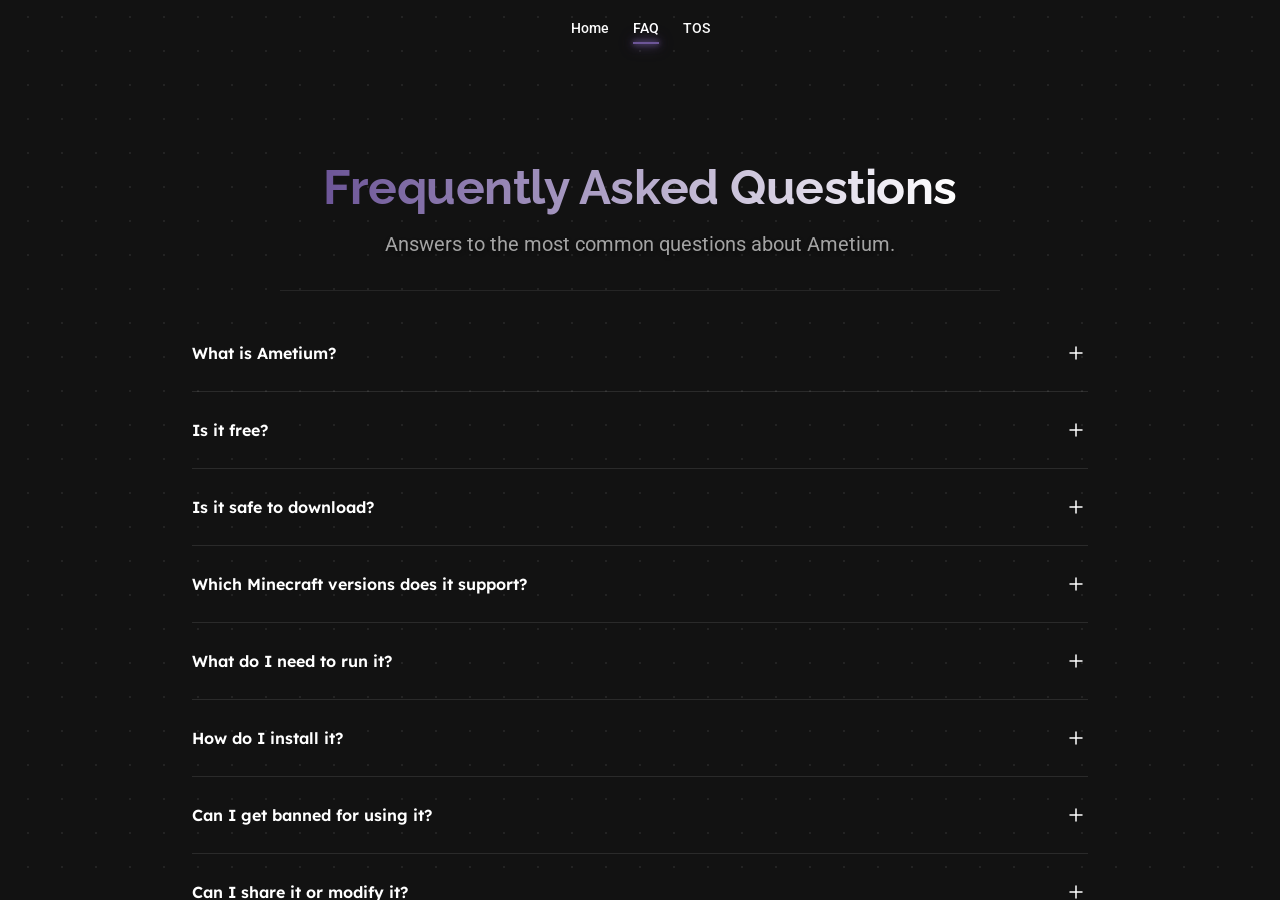
==== commit 69f7458f: "Add files via upload" ====
--- a/faq/index.html
+++ b/faq/index.html
@@ -1,5 +1,5 @@
 <!DOCTYPE html>
-<html lang="en" class="scroll-smooth dark" style="color-scheme: dark;"><head><meta charset="utf-8"><meta name="viewport" content="width=device-width, initial-scale=1"><link href="https://fonts.googleapis.com/css2?family=Inter:wght@100..900&family=Raleway:wght@400;600;700&family=Roboto:wght@400;500;700&display=swap" rel="stylesheet"><link href="https://fonts.googleapis.com/css2?family=Montserrat:wght@400;600;700&family=Poppins:wght@400&display=swap" rel="stylesheet"><link rel="icon" href="../icon.png"><title>Frequently Asked Questions - Ametium</title><meta name="description" content="Answers to the most common questions about Ametium."><link rel="stylesheet" href="../assets/site.css"><style>
+<html lang="en" class="scroll-smooth dark" style="color-scheme: dark;"><head><meta charset="utf-8"><meta name="viewport" content="width=device-width, initial-scale=1"><link href="https://fonts.googleapis.com/css2?family=Inter:wght@100..900&family=Raleway:wght@400;600;700&family=Roboto:wght@400;500;700&display=swap" rel="stylesheet"><link href="https://fonts.googleapis.com/css2?family=Montserrat:wght@400;600;700&family=Poppins:wght@400&display=swap" rel="stylesheet"><link rel="icon" href="../icon.png"><title>ametium - Faq</title><meta name="description" content="Answers to the most common questions about Ametium."><link rel="stylesheet" href="../assets/site.css"><style>
 #main-scroll-container{display:flex;flex-direction:column}
 #faq-section{flex:1 0 auto;font-family:'Lexend',sans-serif;line-height:1.5}
 #footer{flex-shrink:0}
@@ -34,7 +34,7 @@
 #faq-section .divide-white\/10>:not([hidden])~:not([hidden]){border-color:rgba(255,255,255,.1)}
 #faq-section .py-12{padding-top:7rem}
 #faq-section .doc-head{max-width:720px;margin:0 auto 1.5rem;text-align:center;padding-bottom:2rem;border-bottom:1px solid rgba(255,255,255,.08)}
-#faq-section .doc-head h1{display:inline-block;margin:0;font-family:var(--font-raleway),ui-sans-serif,system-ui,sans-serif;font-weight:700;font-size:clamp(2rem,5vw,3rem);line-height:1.15;letter-spacing:-.01em;background:linear-gradient(90deg,#5a0096,#fff);-webkit-background-clip:text;background-clip:text;-webkit-text-fill-color:transparent;color:transparent}
+#faq-section .doc-head h1{display:inline-block;margin:0;font-family:var(--font-raleway),ui-sans-serif,system-ui,sans-serif;font-weight:700;font-size:clamp(2rem,5vw,3rem);line-height:1.15;letter-spacing:-.01em;background:linear-gradient(90deg,#6c5597,#fff);-webkit-background-clip:text;background-clip:text;-webkit-text-fill-color:transparent;color:transparent}
 #faq-section .doc-head p{margin-top:.9rem;font-family:var(--font-roboto),ui-sans-serif,system-ui,-apple-system,BlinkMacSystemFont,sans-serif;font-size:1.125rem;line-height:1.75rem;color:#a3a3a3;text-shadow:0 2px 4px rgba(0,0,0,.4)}@media(min-width:768px){#faq-section .doc-head p{font-size:1.25rem}}
 @media (min-width:640px){#faq-section .sm\:py-32{padding-top:8rem;padding-bottom:8rem}}
 @media (min-width:1024px){#faq-section .lg\:px-8{padding-left:2rem;padding-right:2rem}#faq-section .lg\:py-40{padding-top:10rem;padding-bottom:10rem}}
@@ -54,7 +54,7 @@
                             </button>
                         </dt>
                         <dd class="mt-2 hidden pr-12" id="faq-0">
-                            <p class="text-base leading-7 text-gray-300">Ametium is an addon for Meteor Client that adds some of the most advanced modules to Minecraft.</p>
+                            <p class="text-base leading-7 text-gray-300">Ametium is a client that adds some of the most advanced modules to Minecraft.</p>
                         </dd>
                     </div>
 
@@ -114,7 +114,7 @@
                             </button>
                         </dt>
                         <dd class="mt-2 hidden pr-12" id="faq-4">
-                            <p class="text-base leading-7 text-gray-300">Ametium runs on Fabric. You need Fabric API and Meteor Client, both for the same Minecraft version as the Ametium version you use.</p>
+                            <p class="text-base leading-7 text-gray-300">Ametium runs on Fabric. You need Fabric API for the same Minecraft version as the Ametium version you use.</p>
                         </dd>
                     </div>
 
@@ -130,7 +130,7 @@
                         </dt>
                         <dd class="mt-2 hidden pr-12" id="faq-5">
                             <ul class="list-disc pl-5 space-y-1 text-base leading-7 text-gray-300">
-                                <li>Install Fabric API and Meteor Client.</li>
+                                <li>Install Fabric API.</li>
                                 <li>Join our official Discord server and download Ametium from the #addon channel, according to your Minecraft version.</li>
                                 <li>Put everything in your mods folder and start the game.</li>
                             </ul>
@@ -215,4 +215,4 @@
                 this.querySelector('.collapse-icon').classList.toggle('hidden');
             });
         });
-    </script></body></html>+    </script></body></html>
--- a/assets/site.css
+++ b/assets/site.css
@@ -2,8 +2,8 @@
 
 /*
 ! tailwindcss v3.3.3 | MIT License | https://tailwindcss.com
-*/*,:after,:before{box-sizing:border-box;border:0 solid #e5e7eb}:after,:before{--tw-content:""}html{line-height:1.5;-webkit-text-size-adjust:100%;-moz-tab-size:4;-o-tab-size:4;tab-size:4;font-family:ui-sans-serif,system-ui,-apple-system,BlinkMacSystemFont,Segoe UI,Roboto,Helvetica Neue,Arial,Noto Sans,sans-serif,Apple Color Emoji,Segoe UI Emoji,Segoe UI Symbol,Noto Color Emoji;font-feature-settings:normal;font-variation-settings:normal}body{margin:0;line-height:inherit}hr{height:0;color:inherit;border-top-width:1px}abbr:where([title]){-webkit-text-decoration:underline dotted;text-decoration:underline dotted}h1,h2,h3,h4,h5,h6{font-size:inherit;font-weight:inherit}a{color:inherit;text-decoration:inherit}b,strong{font-weight:bolder}code,kbd,pre,samp{font-family:ui-monospace,SFMono-Regular,Menlo,Monaco,Consolas,Liberation Mono,Courier New,monospace;font-size:1em}small{font-size:80%}sub,sup{font-size:75%;line-height:0;position:relative;vertical-align:baseline}sub{bottom:-.25em}sup{top:-.5em}table{text-indent:0;border-color:inherit;border-collapse:collapse}button,input,optgroup,select,textarea{font-family:inherit;font-feature-settings:inherit;font-variation-settings:inherit;font-size:100%;font-weight:inherit;line-height:inherit;color:inherit;margin:0;padding:0}button,select{text-transform:none}[type=button],[type=reset],[type=submit],button{-webkit-appearance:button;background-color:transparent;background-image:none}:-moz-focusring{outline:auto}:-moz-ui-invalid{box-shadow:none}progress{vertical-align:baseline}::-webkit-inner-spin-button,::-webkit-outer-spin-button{height:auto}[type=search]{-webkit-appearance:textfield;outline-offset:-2px}::-webkit-search-decoration{-webkit-appearance:none}::-webkit-file-upload-button{-webkit-appearance:button;font:inherit}summary{display:list-item}blockquote,dd,dl,figure,h1,h2,h3,h4,h5,h6,hr,p,pre{margin:0}fieldset{margin:0}fieldset,legend{padding:0}menu,ol,ul{list-style:none;margin:0;padding:0}dialog{padding:0}textarea{resize:vertical}input::-moz-placeholder,textarea::-moz-placeholder{opacity:1;color:#9ca3af}input::placeholder,textarea::placeholder{opacity:1;color:#9ca3af}[role=button],button{cursor:pointer}:disabled{cursor:default}audio,canvas,embed,iframe,img,object,svg,video{display:block;vertical-align:middle}img,video{max-width:100%;height:auto}[hidden]{display:none}:root{--background:0 0% 100%;--foreground:0 0% 3.9%;--card:0 0% 100%;--card-foreground:0 0% 3.9%;--popover:0 0% 100%;--popover-foreground:0 0% 3.9%;--primary:276 100% 29%;--primary-foreground:0 0% 98%;--secondary:0 0% 96.1%;--secondary-foreground:0 0% 9%;--muted:0 0% 96.1%;--muted-foreground:0 0% 45.1%;--accent:0 0% 96.1%;--accent-foreground:0 0% 9%;--destructive:276 100% 29%;--destructive-foreground:0 0% 98%;--border:0 0% 89.8%;--input:0 0% 89.8%;--ring:0 0% 3.9%;--chart-1:12 76% 61%;--chart-2:173 58% 39%;--chart-3:197 37% 24%;--chart-4:43 74% 66%;--chart-5:27 87% 67%;--radius:0.5rem}.dark{--background:0 0% 8%;--foreground:0 0% 98%;--card:0 0% 14%;--card-foreground:0 0% 98%;--popover:0 0% 14%;--popover-foreground:0 0% 98%;--primary:276 100% 29%;--primary-foreground:0 0% 98%;--secondary:0 0% 19%;--secondary-foreground:0 0% 98%;--muted:0 0% 19%;--muted-foreground:0 0% 63.9%;--accent:0 0% 19%;--accent-foreground:0 0% 98%;--destructive:276 100% 29%;--destructive-foreground:0 0% 98%;--border:0 0% 25%;--input:0 0% 19%;--ring:0 0% 83.1%;--chart-1:220 70% 50%;--chart-2:160 60% 45%;--chart-3:30 80% 55%;--chart-4:280 65% 60%;--chart-5:340 75% 55%}:root{--glow-color:276 100% 29%}.dark{--glow-color:276 100% 29%}*{border-color:hsl(var(--border))}body{background-color:hsl(var(--background));color:hsl(var(--foreground));box-shadow:0 0 15px hsl(var(--glow-color))}*,:after,:before{--tw-border-spacing-x:0;--tw-border-spacing-y:0;--tw-translate-x:0;--tw-translate-y:0;--tw-rotate:0;--tw-skew-x:0;--tw-skew-y:0;--tw-scale-x:1;--tw-scale-y:1;--tw-pan-x: ;--tw-pan-y: ;--tw-pinch-zoom: ;--tw-scroll-snap-strictness:proximity;--tw-gradient-from-position: ;--tw-gradient-via-position: ;--tw-gradient-to-position: ;--tw-ordinal: ;--tw-slashed-zero: ;--tw-numeric-figure: ;--tw-numeric-spacing: ;--tw-numeric-fraction: ;--tw-ring-inset: ;--tw-ring-offset-width:0px;--tw-ring-offset-color:#fff;--tw-ring-color:rgb(59 130 246/0.5);--tw-ring-offset-shadow:0 0 #0000;--tw-ring-shadow:0 0 #0000;--tw-shadow:0 0 #0000;--tw-shadow-colored:0 0 #0000;--tw-blur: ;--tw-brightness: ;--tw-contrast: ;--tw-grayscale: ;--tw-hue-rotate: ;--tw-invert: ;--tw-saturate: ;--tw-sepia: ;--tw-drop-shadow: ;--tw-backdrop-blur: ;--tw-backdrop-brightness: ;--tw-backdrop-contrast: ;--tw-backdrop-grayscale: ;--tw-backdrop-hue-rotate: ;--tw-backdrop-invert: ;--tw-backdrop-opacity: ;--tw-backdrop-saturate: ;--tw-backdrop-sepia: }::backdrop{--tw-border-spacing-x:0;--tw-border-spacing-y:0;--tw-translate-x:0;--tw-translate-y:0;--tw-rotate:0;--tw-skew-x:0;--tw-skew-y:0;--tw-scale-x:1;--tw-scale-y:1;--tw-pan-x: ;--tw-pan-y: ;--tw-pinch-zoom: ;--tw-scroll-snap-strictness:proximity;--tw-gradient-from-position: ;--tw-gradient-via-position: ;--tw-gradient-to-position: ;--tw-ordinal: ;--tw-slashed-zero: ;--tw-numeric-figure: ;--tw-numeric-spacing: ;--tw-numeric-fraction: ;--tw-ring-inset: ;--tw-ring-offset-width:0px;--tw-ring-offset-color:#fff;--tw-ring-color:rgb(59 130 246/0.5);--tw-ring-offset-shadow:0 0 #0000;--tw-ring-shadow:0 0 #0000;--tw-shadow:0 0 #0000;--tw-shadow-colored:0 0 #0000;--tw-blur: ;--tw-brightness: ;--tw-contrast: ;--tw-grayscale: ;--tw-hue-rotate: ;--tw-invert: ;--tw-saturate: ;--tw-sepia: ;--tw-drop-shadow: ;--tw-backdrop-blur: ;--tw-backdrop-brightness: ;--tw-backdrop-contrast: ;--tw-backdrop-grayscale: ;--tw-backdrop-hue-rotate: ;--tw-backdrop-invert: ;--tw-backdrop-opacity: ;--tw-backdrop-saturate: ;--tw-backdrop-sepia: }.container{width:100%}@media (min-width:640px){.container{max-width:640px}}@media (min-width:768px){.container{max-width:768px}}@media (min-width:1024px){.container{max-width:1024px}}@media (min-width:1280px){.container{max-width:1280px}}@media (min-width:1536px){.container{max-width:1536px}}.pointer-events-none{pointer-events:none}.fixed{position:fixed}.absolute{position:absolute}.relative{position:relative}.inset-0{inset:0}.bottom-0{bottom:0}.bottom-1\/3{bottom:33.333333%}.bottom-8{bottom:2rem}.bottom-full{bottom:100%}.left-0{left:0}.left-1\/2{left:50%}.left-1\/4{left:25%}.left-20{left:5rem}.left-4{left:1rem}.left-\[18px\]{left:18px}.right-0{right:0}.right-1\/4{right:25%}.right-20{right:5rem}.right-4{right:1rem}.right-\[-12px\]{right:-12px}.top-0{top:0}.top-1\/2{top:50%}.top-1\/3{top:33.333333%}.top-\[-12px\]{top:-12px}.top-full{top:100%}.z-0{z-index:0}.z-10{z-index:10}.z-20{z-index:20}.z-50{z-index:50}.mx-12{margin-left:3rem;margin-right:3rem}.mx-auto{margin-left:auto;margin-right:auto}.mb-1{margin-bottom:.25rem}.mb-12{margin-bottom:3rem}.mb-16{margin-bottom:4rem}.mb-2{margin-bottom:.5rem}.mb-3{margin-bottom:.75rem}.mb-4{margin-bottom:1rem}.mb-6{margin-bottom:1.5rem}.mb-8{margin-bottom:2rem}.ml-2{margin-left:.5rem}.ml-4{margin-left:1rem}.mr-2{margin-right:.5rem}.mr-3{margin-right:.75rem}.mt-1{margin-top:.25rem}.mt-16{margin-top:4rem}.mt-2{margin-top:.5rem}.mt-4{margin-top:1rem}.mt-6{margin-top:1.5rem}.mt-8{margin-top:2rem}.block{display:block}.inline-block{display:inline-block}.flex{display:flex}.inline-flex{display:inline-flex}.grid{display:grid}.contents{display:contents}.hidden{display:none}.h-0{height:0}.h-0\.5{height:.125rem}.h-1{height:.25rem}.h-10{height:2.5rem}.h-11{height:2.75rem}.h-12{height:3rem}.h-14{height:3.5rem}.h-2{height:.5rem}.h-24{height:6rem}.h-32{height:8rem}.h-4{height:1rem}.h-40{height:10rem}.h-6{height:1.5rem}.h-60{height:15rem}.h-9{height:2.25rem}.h-auto{height:auto}.h-full{height:100%}.h-screen{height:100vh}.max-h-96{max-height:24rem}.max-h-\[700px\]{max-height:700px}.w-1{width:.25rem}.w-10{width:2.5rem}.w-2{width:.5rem}.w-24{width:6rem}.w-32{width:8rem}.w-4{width:1rem}.w-40{width:10rem}.w-6{width:1.5rem}.w-60{width:15rem}.w-72{width:18rem}.w-80{width:20rem}.w-full{width:100%}.min-w-\[200px\]{min-width:200px}.max-w-2xl{max-width:42rem}.max-w-3xl{max-width:48rem}.max-w-5xl{max-width:64rem}.max-w-6xl{max-width:72rem}.max-w-md{max-width:28rem}.flex-shrink-0{flex-shrink:0}.flex-grow{flex-grow:1}.-translate-x-1\/2{--tw-translate-x:-50%}.-translate-x-1\/2,.-translate-y-1\/2{transform:translate(var(--tw-translate-x),var(--tw-translate-y)) rotate(var(--tw-rotate)) skewX(var(--tw-skew-x)) skewY(var(--tw-skew-y)) scaleX(var(--tw-scale-x)) scaleY(var(--tw-scale-y))}.-translate-y-1\/2{--tw-translate-y:-50%}.rotate-6{--tw-rotate:6deg}.rotate-6,.scale-105{transform:translate(var(--tw-translate-x),var(--tw-translate-y)) rotate(var(--tw-rotate)) skewX(var(--tw-skew-x)) skewY(var(--tw-skew-y)) scaleX(var(--tw-scale-x)) scaleY(var(--tw-scale-y))}.scale-105{--tw-scale-x:1.05;--tw-scale-y:1.05}.transform{transform:translate(var(--tw-translate-x),var(--tw-translate-y)) rotate(var(--tw-rotate)) skewX(var(--tw-skew-x)) skewY(var(--tw-skew-y)) scaleX(var(--tw-scale-x)) scaleY(var(--tw-scale-y))}@keyframes bounce{0%,to{transform:translateY(-25%);animation-timing-function:cubic-bezier(.8,0,1,1)}50%{transform:none;animation-timing-function:cubic-bezier(0,0,.2,1)}}.animate-bounce{animation:bounce 1s infinite}.animate-pulse{animation:pulse 2s cubic-bezier(.4,0,.6,1) infinite}.cursor-pointer{cursor:pointer}.snap-start{scroll-snap-align:start}.list-inside{list-style-position:inside}.list-disc{list-style-type:disc}.grid-cols-1{grid-template-columns:repeat(1,minmax(0,1fr))}.flex-col{flex-direction:column}.flex-wrap{flex-wrap:wrap}.items-start{align-items:flex-start}.items-center{align-items:center}.justify-center{justify-content:center}.justify-between{justify-content:space-between}.gap-1{gap:.25rem}.gap-12{gap:3rem}.gap-2{gap:.5rem}.gap-3{gap:.75rem}.gap-4{gap:1rem}.gap-8{gap:2rem}.space-x-2>:not([hidden])~:not([hidden]){--tw-space-x-reverse:0;margin-right:calc(.5rem * var(--tw-space-x-reverse));margin-left:calc(.5rem * calc(1 - var(--tw-space-x-reverse)))}.space-x-4>:not([hidden])~:not([hidden]){--tw-space-x-reverse:0;margin-right:calc(1rem * var(--tw-space-x-reverse));margin-left:calc(1rem * calc(1 - var(--tw-space-x-reverse)))}.space-x-6>:not([hidden])~:not([hidden]){--tw-space-x-reverse:0;margin-right:calc(1.5rem * var(--tw-space-x-reverse));margin-left:calc(1.5rem * calc(1 - var(--tw-space-x-reverse)))}.space-x-8>:not([hidden])~:not([hidden]){--tw-space-x-reverse:0;margin-right:calc(2rem * var(--tw-space-x-reverse));margin-left:calc(2rem * calc(1 - var(--tw-space-x-reverse)))}.space-y-3>:not([hidden])~:not([hidden]){--tw-space-y-reverse:0;margin-top:calc(.75rem * calc(1 - var(--tw-space-y-reverse)));margin-bottom:calc(.75rem * var(--tw-space-y-reverse))}.space-y-4>:not([hidden])~:not([hidden]){--tw-space-y-reverse:0;margin-top:calc(1rem * calc(1 - var(--tw-space-y-reverse)));margin-bottom:calc(1rem * var(--tw-space-y-reverse))}.space-y-5>:not([hidden])~:not([hidden]){--tw-space-y-reverse:0;margin-top:calc(1.25rem * calc(1 - var(--tw-space-y-reverse)));margin-bottom:calc(1.25rem * var(--tw-space-y-reverse))}.overflow-hidden{overflow:hidden}.overflow-x-auto{overflow-x:auto}.overflow-y-auto{overflow-y:auto}.scroll-smooth{scroll-behavior:smooth}.whitespace-nowrap{white-space:nowrap}.rounded{border-radius:.25rem}.rounded-2xl{border-radius:1rem}.rounded-3xl{border-radius:1.5rem}.rounded-full{border-radius:9999px}.rounded-lg{border-radius:var(--radius)}.rounded-md{border-radius:calc(var(--radius) - 2px)}.rounded-xl{border-radius:.75rem}.border{border-width:1px}.border-2{border-width:2px}.border-4{border-width:4px}.border-b{border-bottom-width:1px}.border-t{border-top-width:1px}.border-border{border-color:hsl(var(--border))}.border-border\/30{border-color:hsl(var(--border)/.3)}.border-border\/40{border-color:hsl(var(--border)/.4)}.border-border\/50{border-color:hsl(var(--border)/.5)}.border-input{border-color:hsl(var(--input))}.border-primary\/20{border-color:hsl(var(--primary)/.2)}.border-primary\/30{border-color:hsl(var(--primary)/.3)}.border-transparent{border-color:transparent}.border-white\/20{border-color:rgb(255 255 255/.2)}.border-t-secondary\/95{border-top-color:hsl(var(--secondary)/.95)}.bg-amber-500\/20{background-color:rgb(245 158 11/.2)}.bg-background{background-color:hsl(var(--background))}.bg-background\/50{background-color:hsl(var(--background)/.5)}.bg-background\/95{background-color:hsl(var(--background)/.95)}.bg-blue-500\/20{background-color:rgb(59 130 246/.2)}.bg-destructive{background-color:hsl(var(--destructive))}.bg-emerald-500\/20{background-color:rgb(16 185 129/.2)}.bg-orange-500\/20{background-color:rgb(249 115 22/.2)}.bg-popover{background-color:hsl(var(--popover))}.bg-primary{background-color:hsl(var(--primary))}.bg-primary\/10{background-color:hsl(var(--primary)/.1)}.bg-primary\/20{background-color:hsl(var(--primary)/.2)}.bg-primary\/30{background-color:hsl(var(--primary)/.3)}.bg-primary\/5{background-color:hsl(var(--primary)/.05)}.bg-purple-500\/20{background-color:rgb(168 85 247/.2)}.bg-secondary{background-color:hsl(var(--secondary))}.bg-secondary\/30{background-color:hsl(var(--secondary)/.3)}.bg-secondary\/50{background-color:hsl(var(--secondary)/.5)}.bg-secondary\/95{background-color:hsl(var(--secondary)/.95)}.bg-transparent{background-color:transparent}.bg-white{--tw-bg-opacity:1;background-color:rgb(255 255 255/var(--tw-bg-opacity))}.bg-gradient-to-b{background-image:linear-gradient(to bottom,var(--tw-gradient-stops))}.bg-gradient-to-br{background-image:linear-gradient(to bottom right,var(--tw-gradient-stops))}.bg-gradient-to-r{background-image:linear-gradient(to right,var(--tw-gradient-stops))}.from-background{--tw-gradient-from:hsl(var(--background)) var(--tw-gradient-from-position);--tw-gradient-to:hsl(var(--background)/0) var(--tw-gradient-to-position);--tw-gradient-stops:var(--tw-gradient-from),var(--tw-gradient-to)}.from-primary{--tw-gradient-from:hsl(var(--primary)) var(--tw-gradient-from-position);--tw-gradient-to:hsl(var(--primary)/0) var(--tw-gradient-to-position);--tw-gradient-stops:var(--tw-gradient-from),var(--tw-gradient-to)}.from-secondary\/30{--tw-gradient-from:hsl(var(--secondary)/0.3) var(--tw-gradient-from-position);--tw-gradient-to:hsl(var(--secondary)/0) var(--tw-gradient-to-position);--tw-gradient-stops:var(--tw-gradient-from),var(--tw-gradient-to)}.from-secondary\/50{--tw-gradient-from:hsl(var(--secondary)/0.5) var(--tw-gradient-from-position);--tw-gradient-to:hsl(var(--secondary)/0) var(--tw-gradient-to-position);--tw-gradient-stops:var(--tw-gradient-from),var(--tw-gradient-to)}.via-background{--tw-gradient-to:hsl(var(--background)/0) var(--tw-gradient-to-position);--tw-gradient-stops:var(--tw-gradient-from),hsl(var(--background)) var(--tw-gradient-via-position),var(--tw-gradient-to)}.via-primary\/60{--tw-gradient-to:hsl(var(--primary)/0) var(--tw-gradient-to-position);--tw-gradient-stops:var(--tw-gradient-from),hsl(var(--primary)/0.6) var(--tw-gradient-via-position),var(--tw-gradient-to)}.to-background{--tw-gradient-to:hsl(var(--background)) var(--tw-gradient-to-position)}.to-primary\/20{--tw-gradient-to:hsl(var(--primary)/0.2) var(--tw-gradient-to-position)}.to-primary\/80{--tw-gradient-to:hsl(var(--primary)/0.8) var(--tw-gradient-to-position)}.to-secondary\/10{--tw-gradient-to:hsl(var(--secondary)/0.1) var(--tw-gradient-to-position)}.p-0{padding:0}.p-10{padding:2.5rem}.p-3{padding:.75rem}.p-4{padding:1rem}.p-8{padding:2rem}.px-10{padding-left:2.5rem;padding-right:2.5rem}.px-2{padding-left:.5rem;padding-right:.5rem}.px-2\.5{padding-left:.625rem;padding-right:.625rem}.px-3{padding-left:.75rem;padding-right:.75rem}.px-4{padding-left:1rem;padding-right:1rem}.px-6{padding-left:1.5rem;padding-right:1.5rem}.px-8{padding-left:2rem;padding-right:2rem}.py-0{padding-top:0;padding-bottom:0}.py-0\.5{padding-top:.125rem;padding-bottom:.125rem}.py-1{padding-top:.25rem;padding-bottom:.25rem}.py-12{padding-top:3rem;padding-bottom:3rem}.py-16{padding-top:4rem;padding-bottom:4rem}.py-2{padding-top:.5rem;padding-bottom:.5rem}.py-20{padding-top:5rem;padding-bottom:5rem}.py-3{padding-top:.75rem;padding-bottom:.75rem}.py-4{padding-top:1rem;padding-bottom:1rem}.py-8{padding-top:2rem;padding-bottom:2rem}.pb-2{padding-bottom:.5rem}.pb-\[56\.25\%\]{padding-bottom:56.25%}.pr-2{padding-right:.5rem}.text-center{text-align:center}.text-2xl{font-size:1.5rem;line-height:2rem}.text-3xl{font-size:1.875rem;line-height:2.25rem}.text-4xl{font-size:2.25rem;line-height:2.5rem}.text-5xl{font-size:3rem;line-height:1}.text-base{font-size:1rem;line-height:1.5rem}.text-lg{font-size:1.125rem;line-height:1.75rem}.text-sm{font-size:.875rem;line-height:1.25rem}.text-xl{font-size:1.25rem;line-height:1.75rem}.text-xs{font-size:.75rem;line-height:1rem}.font-bold{font-weight:700}.font-medium{font-weight:500}.font-semibold{font-weight:600}.uppercase{text-transform:uppercase}.leading-relaxed{line-height:1.625}.tracking-wide{letter-spacing:.025em}.text-amber-500{--tw-text-opacity:1;color:rgb(245 158 11/var(--tw-text-opacity))}.text-blue-500{--tw-text-opacity:1;color:rgb(59 130 246/var(--tw-text-opacity))}.text-destructive-foreground{color:hsl(var(--destructive-foreground))}.text-emerald-500{--tw-text-opacity:1;color:rgb(16 185 129/var(--tw-text-opacity))}.text-foreground{color:hsl(var(--foreground))}.text-gray-300{--tw-text-opacity:1;color:rgb(209 213 219/var(--tw-text-opacity))}.text-muted-foreground{color:hsl(var(--muted-foreground))}.text-orange-500{--tw-text-opacity:1;color:rgb(249 115 22/var(--tw-text-opacity))}.text-popover-foreground{color:hsl(var(--popover-foreground))}.text-primary{color:hsl(var(--primary))}.text-primary-foreground{color:hsl(var(--primary-foreground))}.text-purple-500{--tw-text-opacity:1;color:rgb(168 85 247/var(--tw-text-opacity))}.text-secondary-foreground{color:hsl(var(--secondary-foreground))}.text-white{--tw-text-opacity:1;color:rgb(255 255 255/var(--tw-text-opacity))}.text-white\/70{color:rgb(255 255 255/.7)}.line-through{text-decoration-line:line-through}.underline-offset-4{text-underline-offset:4px}.antialiased{-webkit-font-smoothing:antialiased;-moz-osx-font-smoothing:grayscale}.opacity-0{opacity:0}.opacity-10{opacity:.1}.opacity-5{opacity:.05}.shadow-2xl{--tw-shadow:0 25px 50px -12px rgb(0 0 0/0.25);--tw-shadow-colored:0 25px 50px -12px var(--tw-shadow-color)}.shadow-2xl,.shadow-lg{box-shadow:var(--tw-ring-offset-shadow,0 0 #0000),var(--tw-ring-shadow,0 0 #0000),var(--tw-shadow)}.shadow-lg{--tw-shadow:0 10px 15px -3px rgb(0 0 0/0.1),0 4px 6px -4px rgb(0 0 0/0.1);--tw-shadow-colored:0 10px 15px -3px var(--tw-shadow-color),0 4px 6px -4px var(--tw-shadow-color)}.shadow-md{--tw-shadow:0 4px 6px -1px rgb(0 0 0/0.1),0 2px 4px -2px rgb(0 0 0/0.1);--tw-shadow-colored:0 4px 6px -1px var(--tw-shadow-color),0 2px 4px -2px var(--tw-shadow-color)}.shadow-md,.shadow-xl{box-shadow:var(--tw-ring-offset-shadow,0 0 #0000),var(--tw-ring-shadow,0 0 #0000),var(--tw-shadow)}.shadow-xl{--tw-shadow:0 20px 25px -5px rgb(0 0 0/0.1),0 8px 10px -6px rgb(0 0 0/0.1);--tw-shadow-colored:0 20px 25px -5px var(--tw-shadow-color),0 8px 10px -6px var(--tw-shadow-color)}.shadow-primary\/10{--tw-shadow-color:hsl(var(--primary)/0.1);--tw-shadow:var(--tw-shadow-colored)}.shadow-primary\/20{--tw-shadow-color:hsl(var(--primary)/0.2);--tw-shadow:var(--tw-shadow-colored)}.shadow-primary\/30{--tw-shadow-color:hsl(var(--primary)/0.3);--tw-shadow:var(--tw-shadow-colored)}.outline-none{outline:2px solid transparent;outline-offset:2px}.outline{outline-style:solid}.ring-offset-background{--tw-ring-offset-color:hsl(var(--background))}.blur{--tw-blur:blur(8px)}.blur,.blur-2xl{filter:var(--tw-blur) var(--tw-brightness) var(--tw-contrast) var(--tw-grayscale) var(--tw-hue-rotate) var(--tw-invert) var(--tw-saturate) var(--tw-sepia) var(--tw-drop-shadow)}.blur-2xl{--tw-blur:blur(40px)}.blur-3xl{--tw-blur:blur(64px)}.blur-3xl,.filter{filter:var(--tw-blur) var(--tw-brightness) var(--tw-contrast) var(--tw-grayscale) var(--tw-hue-rotate) var(--tw-invert) var(--tw-saturate) var(--tw-sepia) var(--tw-drop-shadow)}.backdrop-blur-sm{--tw-backdrop-blur:blur(4px);-webkit-backdrop-filter:var(--tw-backdrop-blur) var(--tw-backdrop-brightness) var(--tw-backdrop-contrast) var(--tw-backdrop-grayscale) var(--tw-backdrop-hue-rotate) var(--tw-backdrop-invert) var(--tw-backdrop-opacity) var(--tw-backdrop-saturate) var(--tw-backdrop-sepia);backdrop-filter:var(--tw-backdrop-blur) var(--tw-backdrop-brightness) var(--tw-backdrop-contrast) var(--tw-backdrop-grayscale) var(--tw-backdrop-hue-rotate) var(--tw-backdrop-invert) var(--tw-backdrop-opacity) var(--tw-backdrop-saturate) var(--tw-backdrop-sepia)}.transition-all{transition-property:all;transition-timing-function:cubic-bezier(.4,0,.2,1);transition-duration:.15s}.transition-colors{transition-property:color,background-color,border-color,text-decoration-color,fill,stroke;transition-timing-function:cubic-bezier(.4,0,.2,1);transition-duration:.15s}.duration-200{transition-duration:.2s}.duration-300{transition-duration:.3s}.duration-500{transition-duration:.5s}@keyframes enter{0%{opacity:var(--tw-enter-opacity,1);transform:translate3d(var(--tw-enter-translate-x,0),var(--tw-enter-translate-y,0),0) scale3d(var(--tw-enter-scale,1),var(--tw-enter-scale,1),var(--tw-enter-scale,1)) rotate(var(--tw-enter-rotate,0))}}@keyframes exit{to{opacity:var(--tw-exit-opacity,1);transform:translate3d(var(--tw-exit-translate-x,0),var(--tw-exit-translate-y,0),0) scale3d(var(--tw-exit-scale,1),var(--tw-exit-scale,1),var(--tw-exit-scale,1)) rotate(var(--tw-exit-rotate,0))}}.duration-200{animation-duration:.2s}.duration-300{animation-duration:.3s}.duration-500{animation-duration:.5s}.\[perspective\:1000px\]{perspective:1000px}:root{--foreground-rgb:0,0,0;--background-start-rgb:214,219,220;--background-end-rgb:255,255,255}@media (prefers-color-scheme:dark){:root{--foreground-rgb:255,255,255;--background-start-rgb:0,0,0;--background-end-rgb:0,0,0}}html{scroll-behavior:smooth}body::-webkit-scrollbar{width:8px}body::-webkit-scrollbar-track{background:rgba(35,35,35,.5);border-radius:10px}body::-webkit-scrollbar-thumb{background:linear-gradient(180deg,#5a0096,#5a0096);border-radius:10px;border:1px solid rgba(255,255,255,.1)}body::-webkit-scrollbar-thumb:hover{background:linear-gradient(180deg,#5a0096,#5a0096)}.scroll-container{overflow-y:scroll;height:100vh;scroll-behavior:smooth}.scroll-container::-webkit-scrollbar{width:8px}.scroll-container::-webkit-scrollbar-track{background:rgba(35,35,35,.5);border-radius:10px}.scroll-container::-webkit-scrollbar-thumb{background:linear-gradient(180deg,#5a0096,#5a0096);border-radius:10px;border:1px solid rgba(255,255,255,.1)}.scroll-container::-webkit-scrollbar-thumb:hover{background:linear-gradient(180deg,#5a0096,#5a0096)}.scroll-section{scroll-snap-align:none;min-height:100vh;position:relative}.nav-link{position:relative;padding:.5rem 0}.nav-link,.nav-link:after{transition:all .3s cubic-bezier(.4,0,.2,1)}.nav-link:after{content:"";position:absolute;bottom:0;left:50%;width:0;height:2px;background:#5a0096;transform:translateX(-50%);box-shadow:0 0 5px #5a0096,0 0 10px #5a0096,0 0 15px #5a0096}.nav-link.active:after,.nav-link:hover:after{width:100%}.nav-link:hover{color:white;transform:translateY(-1px)}.nav-link.active{color:white;font-weight:500}@keyframes fadeIn{0%{opacity:0;transform:translateY(20px)}to{opacity:1;transform:translateY(0)}}@keyframes slideInUp{0%{opacity:0;transform:translateY(30px)}to{opacity:1;transform:translateY(0)}}@keyframes scaleIn{0%{opacity:0;transform:scale(.9)}to{opacity:1;transform:scale(1)}}@keyframes pulse{0%,to{transform:scale(1)}50%{transform:scale(1.05)}}.animate-fade-in{animation:fadeIn .6s ease-out forwards}.animate-slide-in-up{animation:slideInUp .6s ease-out forwards}.animate-scale-in{animation:scaleIn .4s ease-out forwards}.animate-pulse-hover:hover{animation:pulse .6s ease-in-out}.font-roboto{font-family:var(--font-roboto),ui-sans-serif,system-ui,-apple-system,BlinkMacSystemFont,sans-serif}.font-raleway{font-family:var(--font-raleway),ui-sans-serif,system-ui,-apple-system,BlinkMacSystemFont,sans-serif}@keyframes background-movement{0%{transform:rotateX(20deg) rotateY(-20deg) translateZ(-200px) translateY(150px) translateX(-150px) scale(1.2)}50%{transform:rotateX(22deg) rotateY(-18deg) translateZ(-190px) translateY(160px) translateX(-140px) scale(1.2)}to{transform:rotateX(20deg) rotateY(-20deg) translateZ(-200px) translateY(150px) translateX(-150px) scale(1.2)}}.animate-background-movement{animation:background-movement 20s ease-in-out infinite}.glass-card{background:rgba(255,255,255,.05);-webkit-backdrop-filter:blur(10px);backdrop-filter:blur(10px);box-shadow:0 8px 32px rgba(0,0,0,.1)}.glass-card,.glass-card-dark{border:1px solid rgba(255,255,255,.1)}.glass-card-dark{background:rgba(0,0,0,.2);-webkit-backdrop-filter:blur(15px);backdrop-filter:blur(15px);box-shadow:0 8px 32px rgba(0,0,0,.3)}.gradient-text{background:linear-gradient(135deg,#ffffff,#5a0096);-webkit-background-clip:text;-webkit-text-fill-color:transparent;background-clip:text}.btn-glow{box-shadow:0 0 20px rgba(90,0,150,.3);transition:all .3s ease}.btn-glow:hover{box-shadow:0 0 30px rgba(90,0,150,.5);transform:translateY(-2px)}@keyframes float{0%,to{transform:translateY(0)}50%{transform:translateY(-10px)}}.animate-float{animation:float 3s ease-in-out infinite}.card-hover{transition:all .3s cubic-bezier(.4,0,.2,1)}.card-hover:hover{transform:translateY(-8px) scale(1.02);box-shadow:0 20px 40px rgba(0,0,0,.3)}.gradient-border{position:relative;background:linear-gradient(45deg,rgba(90,0,150,.1),rgba(90,0,150,.3));border:1px solid transparent}.gradient-border:before{content:"";position:absolute;inset:0;padding:1px;background:linear-gradient(45deg,#5a0096,transparent,#5a0096);border-radius:inherit;-webkit-mask:linear-gradient(#fff 0 0) content-box,linear-gradient(#fff 0 0);mask:linear-gradient(#fff 0 0) content-box,linear-gradient(#fff 0 0);-webkit-mask-composite:xor;mask-composite:exclude}.scroll-progress{position:fixed;top:0;left:0;width:100%;height:3px;background:linear-gradient(90deg,transparent,#5a0096,transparent);z-index:1000;transform-origin:left;transform:scaleX(0);transition:transform .1s ease-out}.section-separator{height:1px;background:linear-gradient(90deg,transparent,rgba(90,0,150,.3),transparent);margin:0 auto;width:80%}.text-shadow-sm{text-shadow:0 1px 2px rgba(0,0,0,.3)}.text-shadow-md{text-shadow:0 2px 4px rgba(0,0,0,.4)}.text-shadow-lg{text-shadow:0 4px 8px rgba(0,0,0,.5)}.focus-ring:focus{outline:2px solid #5a0096;outline-offset:2px}@keyframes shimmer{0%{background-position:-200px 0}to{background-position:calc(200px + 100%) 0}}.shimmer{background:linear-gradient(90deg,#f0f0f0 25%,#e0e0e0 37%,#f0f0f0 63%);background-size:400px 100%;animation:shimmer 1.5s ease-in-out infinite}.dark .shimmer{background:linear-gradient(90deg,#374151 25%,#4b5563 37%,#374151 63%);background-size:400px 100%}.interactive-scale{transition:all .2s cubic-bezier(.4,0,.2,1)}.interactive-scale:hover{transform:scale(1.05)}.interactive-scale:active{transform:scale(.98)}.glass-card-enhanced{background:rgba(255,255,255,.08);-webkit-backdrop-filter:blur(20px);backdrop-filter:blur(20px);border:1px solid rgba(255,255,255,.15);box-shadow:0 8px 32px rgba(0,0,0,.15),inset 0 1px 0 rgba(255,255,255,.1)}.glass-card-dark-enhanced{background:rgba(0,0,0,.25);-webkit-backdrop-filter:blur(25px);backdrop-filter:blur(25px);border:1px solid rgba(255,255,255,.12);box-shadow:0 8px 32px rgba(0,0,0,.4),inset 0 1px 0 rgba(255,255,255,.08)}.heading-xl{font-size:clamp(2.5rem,8vw,6rem);line-height:1.1;letter-spacing:-.02em}.heading-lg{font-size:clamp(2rem,5vw,4rem);line-height:1.2;letter-spacing:-.01em}.auto-grid{display:grid;grid-template-columns:repeat(auto-fit,minmax(300px,1fr));gap:2rem}.btn-primary-enhanced{background:linear-gradient(135deg,#5a0096,#5a0096);border:1px solid rgba(255,255,255,.1);box-shadow:0 4px 15px rgba(90,0,150,.3),inset 0 1px 0 rgba(255,255,255,.1);transition:all .3s cubic-bezier(.4,0,.2,1)}.btn-primary-enhanced:hover{background:linear-gradient(135deg,#5a0096,#5a0096);box-shadow:0 6px 20px rgba(90,0,150,.4),inset 0 1px 0 rgba(255,255,255,.15);transform:translateY(-2px)}.btn-secondary-enhanced{background:rgba(255,255,255,.1);-webkit-backdrop-filter:blur(10px);backdrop-filter:blur(10px);border:1px solid rgba(255,255,255,.2);transition:all .3s cubic-bezier(.4,0,.2,1)}.btn-secondary-enhanced:hover{background:rgba(255,255,255,.15);border-color:rgba(255,255,255,.3);transform:translateY(-1px)}@keyframes particle-float{0%,to{transform:translateY(0) translateX(0) rotate(0deg)}33%{transform:translateY(-20px) translateX(10px) rotate(120deg)}66%{transform:translateY(10px) translateX(-15px) rotate(240deg)}}.particle-enhanced{animation:particle-float 8s ease-in-out infinite}@keyframes slide-in-from-left{0%{opacity:0;transform:translateX(-50px)}to{opacity:1;transform:translateX(0)}}@keyframes slide-in-from-right{0%{opacity:0;transform:translateX(50px)}to{opacity:1;transform:translateX(0)}}.animate-slide-in-left{animation:slide-in-from-left .8s ease-out forwards}.animate-slide-in-right{animation:slide-in-from-right .8s ease-out forwards}.glow-primary{box-shadow:0 0 20px rgba(90,0,150,.3)}.glow-primary:hover{box-shadow:0 0 30px rgba(90,0,150,.5)}.scroll-indicator{position:relative}.scroll-indicator:before{content:"";position:absolute;left:50%;bottom:-30px;width:2px;height:30px;background:linear-gradient(180deg,rgba(90,0,150,.8),transparent);transform:translateX(-50%);animation:scroll-hint 2s ease-in-out infinite}@keyframes scroll-hint{0%,to{opacity:.3}50%{opacity:1}}.card-stack{position:relative}.card-stack:before{content:"";position:absolute;top:8px;left:8px;right:-8px;bottom:-8px;background:rgba(90,0,150,.1);border-radius:inherit;z-index:-1;opacity:0;transition:opacity .3s ease}.card-stack:hover:before{opacity:1}.will-change-transform{will-change:transform}.backface-hidden{backface-visibility:hidden}.neon-line{box-shadow:0 0 5px currentColor,0 0 10px currentColor,0 0 15px currentColor,0 0 20px currentColor}@media (hover:none) and (pointer:coarse){.interactive-scale:hover{transform:none}.interactive-scale:active{transform:scale(.98)}}.hover\:border-primary\/40:hover{border-color:hsl(var(--primary)/.4)}.hover\:border-primary\/50:hover{border-color:hsl(var(--primary)/.5)}.hover\:bg-accent:hover{background-color:hsl(var(--accent))}.hover\:bg-background\/70:hover{background-color:hsl(var(--background)/.7)}.hover\:bg-destructive\/80:hover{background-color:hsl(var(--destructive)/.8)}.hover\:bg-destructive\/90:hover{background-color:hsl(var(--destructive)/.9)}.hover\:bg-primary\/20:hover{background-color:hsl(var(--primary)/.2)}.hover\:bg-primary\/30:hover{background-color:hsl(var(--primary)/.3)}.hover\:bg-primary\/80:hover{background-color:hsl(var(--primary)/.8)}.hover\:bg-primary\/90:hover{background-color:hsl(var(--primary)/.9)}.hover\:bg-secondary\/50:hover{background-color:hsl(var(--secondary)/.5)}.hover\:bg-secondary\/80:hover{background-color:hsl(var(--secondary)/.8)}.hover\:bg-white\/10:hover{background-color:rgb(255 255 255/.1)}.hover\:text-accent-foreground:hover{color:hsl(var(--accent-foreground))}.hover\:text-foreground:hover{color:hsl(var(--foreground))}.hover\:text-primary:hover{color:hsl(var(--primary))}.hover\:text-primary-foreground:hover{color:hsl(var(--primary-foreground))}.hover\:text-white:hover{--tw-text-opacity:1;color:rgb(255 255 255/var(--tw-text-opacity))}.hover\:underline:hover{text-decoration-line:underline}.focus\:outline-none:focus{outline:2px solid transparent;outline-offset:2px}.focus\:ring-2:focus{--tw-ring-offset-shadow:var(--tw-ring-inset) 0 0 0 var(--tw-ring-offset-width) var(--tw-ring-offset-color);--tw-ring-shadow:var(--tw-ring-inset) 0 0 0 calc(2px + var(--tw-ring-offset-width)) var(--tw-ring-color);box-shadow:var(--tw-ring-offset-shadow),var(--tw-ring-shadow),var(--tw-shadow,0 0 #0000)}.focus\:ring-ring:focus{--tw-ring-color:hsl(var(--ring))}.focus\:ring-offset-2:focus{--tw-ring-offset-width:2px}.focus-visible\:outline-none:focus-visible{outline:2px solid transparent;outline-offset:2px}.focus-visible\:ring-2:focus-visible{--tw-ring-offset-shadow:var(--tw-ring-inset) 0 0 0 var(--tw-ring-offset-width) var(--tw-ring-offset-color);--tw-ring-shadow:var(--tw-ring-inset) 0 0 0 calc(2px + var(--tw-ring-offset-width)) var(--tw-ring-color);box-shadow:var(--tw-ring-offset-shadow),var(--tw-ring-shadow),var(--tw-shadow,0 0 #0000)}.focus-visible\:ring-ring:focus-visible{--tw-ring-color:hsl(var(--ring))}.focus-visible\:ring-offset-2:focus-visible{--tw-ring-offset-width:2px}.disabled\:pointer-events-none:disabled{pointer-events:none}.disabled\:opacity-50:disabled{opacity:.5}@keyframes ping{75%,to{transform:scale(2);opacity:0}}.group:hover .group-hover\:animate-ping{animation:ping 1s cubic-bezier(0,0,.2,1) infinite}.group:hover .group-hover\:bg-primary\/5{background-color:hsl(var(--primary)/.05)}.group\/item:hover .group-hover\/item\:text-foreground\/90{color:hsl(var(--foreground)/.9)}.group:hover .group-hover\:text-primary\/80{color:hsl(var(--primary)/.8)}.group:hover .group-hover\:opacity-100{opacity:1}.data-\[state\=open\]\:animate-in[data-state=open]{animation-name:enter;animation-duration:.15s;--tw-enter-opacity:initial;--tw-enter-scale:initial;--tw-enter-rotate:initial;--tw-enter-translate-x:initial;--tw-enter-translate-y:initial}.data-\[state\=closed\]\:animate-out[data-state=closed]{animation-name:exit;animation-duration:.15s;--tw-exit-opacity:initial;--tw-exit-scale:initial;--tw-exit-rotate:initial;--tw-exit-translate-x:initial;--tw-exit-translate-y:initial}.data-\[state\=closed\]\:fade-out-0[data-state=closed]{--tw-exit-opacity:0}.data-\[state\=open\]\:fade-in-0[data-state=open]{--tw-enter-opacity:0}.data-\[state\=closed\]\:zoom-out-95[data-state=closed]{--tw-exit-scale:.95}.data-\[state\=open\]\:zoom-in-95[data-state=open]{--tw-enter-scale:.95}.data-\[side\=bottom\]\:slide-in-from-top-2[data-side=bottom]{--tw-enter-translate-y:-0.5rem}.data-\[side\=left\]\:slide-in-from-right-2[data-side=left]{--tw-enter-translate-x:0.5rem}.data-\[side\=right\]\:slide-in-from-left-2[data-side=right]{--tw-enter-translate-x:-0.5rem}.data-\[side\=top\]\:slide-in-from-bottom-2[data-side=top]{--tw-enter-translate-y:0.5rem}@media (min-width:640px){.sm\:flex-row{flex-direction:row}}@media (min-width:768px){.md\:block{display:block}.md\:flex{display:flex}.md\:hidden{display:none}.md\:grid-cols-2{grid-template-columns:repeat(2,minmax(0,1fr))}.md\:grid-cols-3{grid-template-columns:repeat(3,minmax(0,1fr))}.md\:items-start{align-items:flex-start}.md\:justify-start{justify-content:flex-start}.md\:px-0{padding-left:0;padding-right:0}.md\:pl-12{padding-left:3rem}.md\:text-left{text-align:left}.md\:text-right{text-align:right}.md\:text-6xl{font-size:3.75rem;line-height:1}.md\:text-base{font-size:1rem;line-height:1.5rem}.md\:text-xl{font-size:1.25rem;line-height:1.75rem}}@media (min-width:1024px){.lg\:grid-cols-3{grid-template-columns:repeat(3,minmax(0,1fr))}.lg\:text-7xl{font-size:4.5rem;line-height:1}}
-#community{--am-brand:#5a0096;--am-bg:#080808;--am-bg-2:#1c1c1c;--am-text:#f5f5f5;--am-muted:#a3a3a3;--am-line:rgba(255,255,255,.08);--am-font:'Montserrat',system-ui,-apple-system,'Segoe UI',Arial,sans-serif;--am-ease:cubic-bezier(.22,1,.36,1);--am-pad:clamp(1.25rem,6vw,5rem);color:var(--am-text);font-family:var(--am-font)}
+*/*,:after,:before{box-sizing:border-box;border:0 solid #e5e7eb}:after,:before{--tw-content:""}html{line-height:1.5;-webkit-text-size-adjust:100%;-moz-tab-size:4;-o-tab-size:4;tab-size:4;font-family:ui-sans-serif,system-ui,-apple-system,BlinkMacSystemFont,Segoe UI,Roboto,Helvetica Neue,Arial,Noto Sans,sans-serif,Apple Color Emoji,Segoe UI Emoji,Segoe UI Symbol,Noto Color Emoji;font-feature-settings:normal;font-variation-settings:normal}body{margin:0;line-height:inherit}hr{height:0;color:inherit;border-top-width:1px}abbr:where([title]){-webkit-text-decoration:underline dotted;text-decoration:underline dotted}h1,h2,h3,h4,h5,h6{font-size:inherit;font-weight:inherit}a{color:inherit;text-decoration:inherit}b,strong{font-weight:bolder}code,kbd,pre,samp{font-family:ui-monospace,SFMono-Regular,Menlo,Monaco,Consolas,Liberation Mono,Courier New,monospace;font-size:1em}small{font-size:80%}sub,sup{font-size:75%;line-height:0;position:relative;vertical-align:baseline}sub{bottom:-.25em}sup{top:-.5em}table{text-indent:0;border-color:inherit;border-collapse:collapse}button,input,optgroup,select,textarea{font-family:inherit;font-feature-settings:inherit;font-variation-settings:inherit;font-size:100%;font-weight:inherit;line-height:inherit;color:inherit;margin:0;padding:0}button,select{text-transform:none}[type=button],[type=reset],[type=submit],button{-webkit-appearance:button;background-color:transparent;background-image:none}:-moz-focusring{outline:auto}:-moz-ui-invalid{box-shadow:none}progress{vertical-align:baseline}::-webkit-inner-spin-button,::-webkit-outer-spin-button{height:auto}[type=search]{-webkit-appearance:textfield;outline-offset:-2px}::-webkit-search-decoration{-webkit-appearance:none}::-webkit-file-upload-button{-webkit-appearance:button;font:inherit}summary{display:list-item}blockquote,dd,dl,figure,h1,h2,h3,h4,h5,h6,hr,p,pre{margin:0}fieldset{margin:0}fieldset,legend{padding:0}menu,ol,ul{list-style:none;margin:0;padding:0}dialog{padding:0}textarea{resize:vertical}input::-moz-placeholder,textarea::-moz-placeholder{opacity:1;color:#9ca3af}input::placeholder,textarea::placeholder{opacity:1;color:#9ca3af}[role=button],button{cursor:pointer}:disabled{cursor:default}audio,canvas,embed,iframe,img,object,svg,video{display:block;vertical-align:middle}img,video{max-width:100%;height:auto}[hidden]{display:none}:root{--background:0 0% 100%;--foreground:0 0% 3.9%;--card:0 0% 100%;--card-foreground:0 0% 3.9%;--popover:0 0% 100%;--popover-foreground:0 0% 3.9%;--primary:261 28% 46%;--primary-foreground:0 0% 98%;--secondary:0 0% 96.1%;--secondary-foreground:0 0% 9%;--muted:0 0% 96.1%;--muted-foreground:0 0% 45.1%;--accent:0 0% 96.1%;--accent-foreground:0 0% 9%;--destructive:261 28% 46%;--destructive-foreground:0 0% 98%;--border:0 0% 89.8%;--input:0 0% 89.8%;--ring:0 0% 3.9%;--chart-1:12 76% 61%;--chart-2:173 58% 39%;--chart-3:197 37% 24%;--chart-4:43 74% 66%;--chart-5:27 87% 67%;--radius:0.5rem}.dark{--background:0 0% 8%;--foreground:0 0% 98%;--card:0 0% 14%;--card-foreground:0 0% 98%;--popover:0 0% 14%;--popover-foreground:0 0% 98%;--primary:261 28% 46%;--primary-foreground:0 0% 98%;--secondary:0 0% 19%;--secondary-foreground:0 0% 98%;--muted:0 0% 19%;--muted-foreground:0 0% 63.9%;--accent:0 0% 19%;--accent-foreground:0 0% 98%;--destructive:261 28% 46%;--destructive-foreground:0 0% 98%;--border:0 0% 25%;--input:0 0% 19%;--ring:0 0% 83.1%;--chart-1:220 70% 50%;--chart-2:160 60% 45%;--chart-3:30 80% 55%;--chart-4:280 65% 60%;--chart-5:340 75% 55%}:root{--glow-color:261 28% 46%}.dark{--glow-color:261 28% 46%}*{border-color:hsl(var(--border))}body{background-color:hsl(var(--background));color:hsl(var(--foreground));box-shadow:0 0 15px hsl(var(--glow-color))}*,:after,:before{--tw-border-spacing-x:0;--tw-border-spacing-y:0;--tw-translate-x:0;--tw-translate-y:0;--tw-rotate:0;--tw-skew-x:0;--tw-skew-y:0;--tw-scale-x:1;--tw-scale-y:1;--tw-pan-x: ;--tw-pan-y: ;--tw-pinch-zoom: ;--tw-scroll-snap-strictness:proximity;--tw-gradient-from-position: ;--tw-gradient-via-position: ;--tw-gradient-to-position: ;--tw-ordinal: ;--tw-slashed-zero: ;--tw-numeric-figure: ;--tw-numeric-spacing: ;--tw-numeric-fraction: ;--tw-ring-inset: ;--tw-ring-offset-width:0px;--tw-ring-offset-color:#fff;--tw-ring-color:rgb(59 130 246/0.5);--tw-ring-offset-shadow:0 0 #0000;--tw-ring-shadow:0 0 #0000;--tw-shadow:0 0 #0000;--tw-shadow-colored:0 0 #0000;--tw-blur: ;--tw-brightness: ;--tw-contrast: ;--tw-grayscale: ;--tw-hue-rotate: ;--tw-invert: ;--tw-saturate: ;--tw-sepia: ;--tw-drop-shadow: ;--tw-backdrop-blur: ;--tw-backdrop-brightness: ;--tw-backdrop-contrast: ;--tw-backdrop-grayscale: ;--tw-backdrop-hue-rotate: ;--tw-backdrop-invert: ;--tw-backdrop-opacity: ;--tw-backdrop-saturate: ;--tw-backdrop-sepia: }::backdrop{--tw-border-spacing-x:0;--tw-border-spacing-y:0;--tw-translate-x:0;--tw-translate-y:0;--tw-rotate:0;--tw-skew-x:0;--tw-skew-y:0;--tw-scale-x:1;--tw-scale-y:1;--tw-pan-x: ;--tw-pan-y: ;--tw-pinch-zoom: ;--tw-scroll-snap-strictness:proximity;--tw-gradient-from-position: ;--tw-gradient-via-position: ;--tw-gradient-to-position: ;--tw-ordinal: ;--tw-slashed-zero: ;--tw-numeric-figure: ;--tw-numeric-spacing: ;--tw-numeric-fraction: ;--tw-ring-inset: ;--tw-ring-offset-width:0px;--tw-ring-offset-color:#fff;--tw-ring-color:rgb(59 130 246/0.5);--tw-ring-offset-shadow:0 0 #0000;--tw-ring-shadow:0 0 #0000;--tw-shadow:0 0 #0000;--tw-shadow-colored:0 0 #0000;--tw-blur: ;--tw-brightness: ;--tw-contrast: ;--tw-grayscale: ;--tw-hue-rotate: ;--tw-invert: ;--tw-saturate: ;--tw-sepia: ;--tw-drop-shadow: ;--tw-backdrop-blur: ;--tw-backdrop-brightness: ;--tw-backdrop-contrast: ;--tw-backdrop-grayscale: ;--tw-backdrop-hue-rotate: ;--tw-backdrop-invert: ;--tw-backdrop-opacity: ;--tw-backdrop-saturate: ;--tw-backdrop-sepia: }.container{width:100%}@media (min-width:640px){.container{max-width:640px}}@media (min-width:768px){.container{max-width:768px}}@media (min-width:1024px){.container{max-width:1024px}}@media (min-width:1280px){.container{max-width:1280px}}@media (min-width:1536px){.container{max-width:1536px}}.pointer-events-none{pointer-events:none}.fixed{position:fixed}.absolute{position:absolute}.relative{position:relative}.inset-0{inset:0}.bottom-0{bottom:0}.bottom-1\/3{bottom:33.333333%}.bottom-8{bottom:2rem}.bottom-full{bottom:100%}.left-0{left:0}.left-1\/2{left:50%}.left-1\/4{left:25%}.left-20{left:5rem}.left-4{left:1rem}.left-\[18px\]{left:18px}.right-0{right:0}.right-1\/4{right:25%}.right-20{right:5rem}.right-4{right:1rem}.right-\[-12px\]{right:-12px}.top-0{top:0}.top-1\/2{top:50%}.top-1\/3{top:33.333333%}.top-\[-12px\]{top:-12px}.top-full{top:100%}.z-0{z-index:0}.z-10{z-index:10}.z-20{z-index:20}.z-50{z-index:50}.mx-12{margin-left:3rem;margin-right:3rem}.mx-auto{margin-left:auto;margin-right:auto}.mb-1{margin-bottom:.25rem}.mb-12{margin-bottom:3rem}.mb-16{margin-bottom:4rem}.mb-2{margin-bottom:.5rem}.mb-3{margin-bottom:.75rem}.mb-4{margin-bottom:1rem}.mb-6{margin-bottom:1.5rem}.mb-8{margin-bottom:2rem}.ml-2{margin-left:.5rem}.ml-4{margin-left:1rem}.mr-2{margin-right:.5rem}.mr-3{margin-right:.75rem}.mt-1{margin-top:.25rem}.mt-16{margin-top:4rem}.mt-2{margin-top:.5rem}.mt-4{margin-top:1rem}.mt-6{margin-top:1.5rem}.mt-8{margin-top:2rem}.block{display:block}.inline-block{display:inline-block}.flex{display:flex}.inline-flex{display:inline-flex}.grid{display:grid}.contents{display:contents}.hidden{display:none}.h-0{height:0}.h-0\.5{height:.125rem}.h-1{height:.25rem}.h-10{height:2.5rem}.h-11{height:2.75rem}.h-12{height:3rem}.h-14{height:3.5rem}.h-2{height:.5rem}.h-24{height:6rem}.h-32{height:8rem}.h-4{height:1rem}.h-40{height:10rem}.h-6{height:1.5rem}.h-60{height:15rem}.h-9{height:2.25rem}.h-auto{height:auto}.h-full{height:100%}.h-screen{height:100vh}.max-h-96{max-height:24rem}.max-h-\[700px\]{max-height:700px}.w-1{width:.25rem}.w-10{width:2.5rem}.w-2{width:.5rem}.w-24{width:6rem}.w-32{width:8rem}.w-4{width:1rem}.w-40{width:10rem}.w-6{width:1.5rem}.w-60{width:15rem}.w-72{width:18rem}.w-80{width:20rem}.w-full{width:100%}.min-w-\[200px\]{min-width:200px}.max-w-2xl{max-width:42rem}.max-w-3xl{max-width:48rem}.max-w-5xl{max-width:64rem}.max-w-6xl{max-width:72rem}.max-w-md{max-width:28rem}.flex-shrink-0{flex-shrink:0}.flex-grow{flex-grow:1}.-translate-x-1\/2{--tw-translate-x:-50%}.-translate-x-1\/2,.-translate-y-1\/2{transform:translate(var(--tw-translate-x),var(--tw-translate-y)) rotate(var(--tw-rotate)) skewX(var(--tw-skew-x)) skewY(var(--tw-skew-y)) scaleX(var(--tw-scale-x)) scaleY(var(--tw-scale-y))}.-translate-y-1\/2{--tw-translate-y:-50%}.rotate-6{--tw-rotate:6deg}.rotate-6,.scale-105{transform:translate(var(--tw-translate-x),var(--tw-translate-y)) rotate(var(--tw-rotate)) skewX(var(--tw-skew-x)) skewY(var(--tw-skew-y)) scaleX(var(--tw-scale-x)) scaleY(var(--tw-scale-y))}.scale-105{--tw-scale-x:1.05;--tw-scale-y:1.05}.transform{transform:translate(var(--tw-translate-x),var(--tw-translate-y)) rotate(var(--tw-rotate)) skewX(var(--tw-skew-x)) skewY(var(--tw-skew-y)) scaleX(var(--tw-scale-x)) scaleY(var(--tw-scale-y))}@keyframes bounce{0%,to{transform:translateY(-25%);animation-timing-function:cubic-bezier(.8,0,1,1)}50%{transform:none;animation-timing-function:cubic-bezier(0,0,.2,1)}}.animate-bounce{animation:bounce 1s infinite}.animate-pulse{animation:pulse 2s cubic-bezier(.4,0,.6,1) infinite}.cursor-pointer{cursor:pointer}.snap-start{scroll-snap-align:start}.list-inside{list-style-position:inside}.list-disc{list-style-type:disc}.grid-cols-1{grid-template-columns:repeat(1,minmax(0,1fr))}.flex-col{flex-direction:column}.flex-wrap{flex-wrap:wrap}.items-start{align-items:flex-start}.items-center{align-items:center}.justify-center{justify-content:center}.justify-between{justify-content:space-between}.gap-1{gap:.25rem}.gap-12{gap:3rem}.gap-2{gap:.5rem}.gap-3{gap:.75rem}.gap-4{gap:1rem}.gap-8{gap:2rem}.space-x-2>:not([hidden])~:not([hidden]){--tw-space-x-reverse:0;margin-right:calc(.5rem * var(--tw-space-x-reverse));margin-left:calc(.5rem * calc(1 - var(--tw-space-x-reverse)))}.space-x-4>:not([hidden])~:not([hidden]){--tw-space-x-reverse:0;margin-right:calc(1rem * var(--tw-space-x-reverse));margin-left:calc(1rem * calc(1 - var(--tw-space-x-reverse)))}.space-x-6>:not([hidden])~:not([hidden]){--tw-space-x-reverse:0;margin-right:calc(1.5rem * var(--tw-space-x-reverse));margin-left:calc(1.5rem * calc(1 - var(--tw-space-x-reverse)))}.space-x-8>:not([hidden])~:not([hidden]){--tw-space-x-reverse:0;margin-right:calc(2rem * var(--tw-space-x-reverse));margin-left:calc(2rem * calc(1 - var(--tw-space-x-reverse)))}.space-y-3>:not([hidden])~:not([hidden]){--tw-space-y-reverse:0;margin-top:calc(.75rem * calc(1 - var(--tw-space-y-reverse)));margin-bottom:calc(.75rem * var(--tw-space-y-reverse))}.space-y-4>:not([hidden])~:not([hidden]){--tw-space-y-reverse:0;margin-top:calc(1rem * calc(1 - var(--tw-space-y-reverse)));margin-bottom:calc(1rem * var(--tw-space-y-reverse))}.space-y-5>:not([hidden])~:not([hidden]){--tw-space-y-reverse:0;margin-top:calc(1.25rem * calc(1 - var(--tw-space-y-reverse)));margin-bottom:calc(1.25rem * var(--tw-space-y-reverse))}.overflow-hidden{overflow:hidden}.overflow-x-auto{overflow-x:auto}.overflow-y-auto{overflow-y:auto}.scroll-smooth{scroll-behavior:smooth}.whitespace-nowrap{white-space:nowrap}.rounded{border-radius:.25rem}.rounded-2xl{border-radius:1rem}.rounded-3xl{border-radius:1.5rem}.rounded-full{border-radius:9999px}.rounded-lg{border-radius:var(--radius)}.rounded-md{border-radius:calc(var(--radius) - 2px)}.rounded-xl{border-radius:.75rem}.border{border-width:1px}.border-2{border-width:2px}.border-4{border-width:4px}.border-b{border-bottom-width:1px}.border-t{border-top-width:1px}.border-border{border-color:hsl(var(--border))}.border-border\/30{border-color:hsl(var(--border)/.3)}.border-border\/40{border-color:hsl(var(--border)/.4)}.border-border\/50{border-color:hsl(var(--border)/.5)}.border-input{border-color:hsl(var(--input))}.border-primary\/20{border-color:hsl(var(--primary)/.2)}.border-primary\/30{border-color:hsl(var(--primary)/.3)}.border-transparent{border-color:transparent}.border-white\/20{border-color:rgb(255 255 255/.2)}.border-t-secondary\/95{border-top-color:hsl(var(--secondary)/.95)}.bg-amber-500\/20{background-color:rgb(245 158 11/.2)}.bg-background{background-color:hsl(var(--background))}.bg-background\/50{background-color:hsl(var(--background)/.5)}.bg-background\/95{background-color:hsl(var(--background)/.95)}.bg-blue-500\/20{background-color:rgb(59 130 246/.2)}.bg-destructive{background-color:hsl(var(--destructive))}.bg-emerald-500\/20{background-color:rgb(16 185 129/.2)}.bg-orange-500\/20{background-color:rgb(249 115 22/.2)}.bg-popover{background-color:hsl(var(--popover))}.bg-primary{background-color:hsl(var(--primary))}.bg-primary\/10{background-color:hsl(var(--primary)/.1)}.bg-primary\/20{background-color:hsl(var(--primary)/.2)}.bg-primary\/30{background-color:hsl(var(--primary)/.3)}.bg-primary\/5{background-color:hsl(var(--primary)/.05)}.bg-purple-500\/20{background-color:rgb(158 135 201/.2)}.bg-secondary{background-color:hsl(var(--secondary))}.bg-secondary\/30{background-color:hsl(var(--secondary)/.3)}.bg-secondary\/50{background-color:hsl(var(--secondary)/.5)}.bg-secondary\/95{background-color:hsl(var(--secondary)/.95)}.bg-transparent{background-color:transparent}.bg-white{--tw-bg-opacity:1;background-color:rgb(255 255 255/var(--tw-bg-opacity))}.bg-gradient-to-b{background-image:linear-gradient(to bottom,var(--tw-gradient-stops))}.bg-gradient-to-br{background-image:linear-gradient(to bottom right,var(--tw-gradient-stops))}.bg-gradient-to-r{background-image:linear-gradient(to right,var(--tw-gradient-stops))}.from-background{--tw-gradient-from:hsl(var(--background)) var(--tw-gradient-from-position);--tw-gradient-to:hsl(var(--background)/0) var(--tw-gradient-to-position);--tw-gradient-stops:var(--tw-gradient-from),var(--tw-gradient-to)}.from-primary{--tw-gradient-from:hsl(var(--primary)) var(--tw-gradient-from-position);--tw-gradient-to:hsl(var(--primary)/0) var(--tw-gradient-to-position);--tw-gradient-stops:var(--tw-gradient-from),var(--tw-gradient-to)}.from-secondary\/30{--tw-gradient-from:hsl(var(--secondary)/0.3) var(--tw-gradient-from-position);--tw-gradient-to:hsl(var(--secondary)/0) var(--tw-gradient-to-position);--tw-gradient-stops:var(--tw-gradient-from),var(--tw-gradient-to)}.from-secondary\/50{--tw-gradient-from:hsl(var(--secondary)/0.5) var(--tw-gradient-from-position);--tw-gradient-to:hsl(var(--secondary)/0) var(--tw-gradient-to-position);--tw-gradient-stops:var(--tw-gradient-from),var(--tw-gradient-to)}.via-background{--tw-gradient-to:hsl(var(--background)/0) var(--tw-gradient-to-position);--tw-gradient-stops:var(--tw-gradient-from),hsl(var(--background)) var(--tw-gradient-via-position),var(--tw-gradient-to)}.via-primary\/60{--tw-gradient-to:hsl(var(--primary)/0) var(--tw-gradient-to-position);--tw-gradient-stops:var(--tw-gradient-from),hsl(var(--primary)/0.6) var(--tw-gradient-via-position),var(--tw-gradient-to)}.to-background{--tw-gradient-to:hsl(var(--background)) var(--tw-gradient-to-position)}.to-primary\/20{--tw-gradient-to:hsl(var(--primary)/0.2) var(--tw-gradient-to-position)}.to-primary\/80{--tw-gradient-to:hsl(var(--primary)/0.8) var(--tw-gradient-to-position)}.to-secondary\/10{--tw-gradient-to:hsl(var(--secondary)/0.1) var(--tw-gradient-to-position)}.p-0{padding:0}.p-10{padding:2.5rem}.p-3{padding:.75rem}.p-4{padding:1rem}.p-8{padding:2rem}.px-10{padding-left:2.5rem;padding-right:2.5rem}.px-2{padding-left:.5rem;padding-right:.5rem}.px-2\.5{padding-left:.625rem;padding-right:.625rem}.px-3{padding-left:.75rem;padding-right:.75rem}.px-4{padding-left:1rem;padding-right:1rem}.px-6{padding-left:1.5rem;padding-right:1.5rem}.px-8{padding-left:2rem;padding-right:2rem}.py-0{padding-top:0;padding-bottom:0}.py-0\.5{padding-top:.125rem;padding-bottom:.125rem}.py-1{padding-top:.25rem;padding-bottom:.25rem}.py-12{padding-top:3rem;padding-bottom:3rem}.py-16{padding-top:4rem;padding-bottom:4rem}.py-2{padding-top:.5rem;padding-bottom:.5rem}.py-20{padding-top:5rem;padding-bottom:5rem}.py-3{padding-top:.75rem;padding-bottom:.75rem}.py-4{padding-top:1rem;padding-bottom:1rem}.py-8{padding-top:2rem;padding-bottom:2rem}.pb-2{padding-bottom:.5rem}.pb-\[56\.25\%\]{padding-bottom:56.25%}.pr-2{padding-right:.5rem}.text-center{text-align:center}.text-2xl{font-size:1.5rem;line-height:2rem}.text-3xl{font-size:1.875rem;line-height:2.25rem}.text-4xl{font-size:2.25rem;line-height:2.5rem}.text-5xl{font-size:3rem;line-height:1}.text-base{font-size:1rem;line-height:1.5rem}.text-lg{font-size:1.125rem;line-height:1.75rem}.text-sm{font-size:.875rem;line-height:1.25rem}.text-xl{font-size:1.25rem;line-height:1.75rem}.text-xs{font-size:.75rem;line-height:1rem}.font-bold{font-weight:700}.font-medium{font-weight:500}.font-semibold{font-weight:600}.uppercase{text-transform:uppercase}.leading-relaxed{line-height:1.625}.tracking-wide{letter-spacing:.025em}.text-amber-500{--tw-text-opacity:1;color:rgb(245 158 11/var(--tw-text-opacity))}.text-blue-500{--tw-text-opacity:1;color:rgb(59 130 246/var(--tw-text-opacity))}.text-destructive-foreground{color:hsl(var(--destructive-foreground))}.text-emerald-500{--tw-text-opacity:1;color:rgb(16 185 129/var(--tw-text-opacity))}.text-foreground{color:hsl(var(--foreground))}.text-gray-300{--tw-text-opacity:1;color:rgb(209 213 219/var(--tw-text-opacity))}.text-muted-foreground{color:hsl(var(--muted-foreground))}.text-orange-500{--tw-text-opacity:1;color:rgb(249 115 22/var(--tw-text-opacity))}.text-popover-foreground{color:hsl(var(--popover-foreground))}.text-primary{color:hsl(var(--primary))}.text-primary-foreground{color:hsl(var(--primary-foreground))}.text-purple-500{--tw-text-opacity:1;color:rgb(158 135 201/var(--tw-text-opacity))}.text-secondary-foreground{color:hsl(var(--secondary-foreground))}.text-white{--tw-text-opacity:1;color:rgb(255 255 255/var(--tw-text-opacity))}.text-white\/70{color:rgb(255 255 255/.7)}.line-through{text-decoration-line:line-through}.underline-offset-4{text-underline-offset:4px}.antialiased{-webkit-font-smoothing:antialiased;-moz-osx-font-smoothing:grayscale}.opacity-0{opacity:0}.opacity-10{opacity:.1}.opacity-5{opacity:.05}.shadow-2xl{--tw-shadow:0 25px 50px -12px rgb(0 0 0/0.25);--tw-shadow-colored:0 25px 50px -12px var(--tw-shadow-color)}.shadow-2xl,.shadow-lg{box-shadow:var(--tw-ring-offset-shadow,0 0 #0000),var(--tw-ring-shadow,0 0 #0000),var(--tw-shadow)}.shadow-lg{--tw-shadow:0 10px 15px -3px rgb(0 0 0/0.1),0 4px 6px -4px rgb(0 0 0/0.1);--tw-shadow-colored:0 10px 15px -3px var(--tw-shadow-color),0 4px 6px -4px var(--tw-shadow-color)}.shadow-md{--tw-shadow:0 4px 6px -1px rgb(0 0 0/0.1),0 2px 4px -2px rgb(0 0 0/0.1);--tw-shadow-colored:0 4px 6px -1px var(--tw-shadow-color),0 2px 4px -2px var(--tw-shadow-color)}.shadow-md,.shadow-xl{box-shadow:var(--tw-ring-offset-shadow,0 0 #0000),var(--tw-ring-shadow,0 0 #0000),var(--tw-shadow)}.shadow-xl{--tw-shadow:0 20px 25px -5px rgb(0 0 0/0.1),0 8px 10px -6px rgb(0 0 0/0.1);--tw-shadow-colored:0 20px 25px -5px var(--tw-shadow-color),0 8px 10px -6px var(--tw-shadow-color)}.shadow-primary\/10{--tw-shadow-color:hsl(var(--primary)/0.1);--tw-shadow:var(--tw-shadow-colored)}.shadow-primary\/20{--tw-shadow-color:hsl(var(--primary)/0.2);--tw-shadow:var(--tw-shadow-colored)}.shadow-primary\/30{--tw-shadow-color:hsl(var(--primary)/0.3);--tw-shadow:var(--tw-shadow-colored)}.outline-none{outline:2px solid transparent;outline-offset:2px}.outline{outline-style:solid}.ring-offset-background{--tw-ring-offset-color:hsl(var(--background))}.blur{--tw-blur:blur(8px)}.blur,.blur-2xl{filter:var(--tw-blur) var(--tw-brightness) var(--tw-contrast) var(--tw-grayscale) var(--tw-hue-rotate) var(--tw-invert) var(--tw-saturate) var(--tw-sepia) var(--tw-drop-shadow)}.blur-2xl{--tw-blur:blur(40px)}.blur-3xl{--tw-blur:blur(64px)}.blur-3xl,.filter{filter:var(--tw-blur) var(--tw-brightness) var(--tw-contrast) var(--tw-grayscale) var(--tw-hue-rotate) var(--tw-invert) var(--tw-saturate) var(--tw-sepia) var(--tw-drop-shadow)}.backdrop-blur-sm{--tw-backdrop-blur:blur(4px);-webkit-backdrop-filter:var(--tw-backdrop-blur) var(--tw-backdrop-brightness) var(--tw-backdrop-contrast) var(--tw-backdrop-grayscale) var(--tw-backdrop-hue-rotate) var(--tw-backdrop-invert) var(--tw-backdrop-opacity) var(--tw-backdrop-saturate) var(--tw-backdrop-sepia);backdrop-filter:var(--tw-backdrop-blur) var(--tw-backdrop-brightness) var(--tw-backdrop-contrast) var(--tw-backdrop-grayscale) var(--tw-backdrop-hue-rotate) var(--tw-backdrop-invert) var(--tw-backdrop-opacity) var(--tw-backdrop-saturate) var(--tw-backdrop-sepia)}.transition-all{transition-property:all;transition-timing-function:cubic-bezier(.4,0,.2,1);transition-duration:.15s}.transition-colors{transition-property:color,background-color,border-color,text-decoration-color,fill,stroke;transition-timing-function:cubic-bezier(.4,0,.2,1);transition-duration:.15s}.duration-200{transition-duration:.2s}.duration-300{transition-duration:.3s}.duration-500{transition-duration:.5s}@keyframes enter{0%{opacity:var(--tw-enter-opacity,1);transform:translate3d(var(--tw-enter-translate-x,0),var(--tw-enter-translate-y,0),0) scale3d(var(--tw-enter-scale,1),var(--tw-enter-scale,1),var(--tw-enter-scale,1)) rotate(var(--tw-enter-rotate,0))}}@keyframes exit{to{opacity:var(--tw-exit-opacity,1);transform:translate3d(var(--tw-exit-translate-x,0),var(--tw-exit-translate-y,0),0) scale3d(var(--tw-exit-scale,1),var(--tw-exit-scale,1),var(--tw-exit-scale,1)) rotate(var(--tw-exit-rotate,0))}}.duration-200{animation-duration:.2s}.duration-300{animation-duration:.3s}.duration-500{animation-duration:.5s}.\[perspective\:1000px\]{perspective:1000px}:root{--foreground-rgb:0,0,0;--background-start-rgb:214,219,220;--background-end-rgb:255,255,255}@media (prefers-color-scheme:dark){:root{--foreground-rgb:255,255,255;--background-start-rgb:0,0,0;--background-end-rgb:0,0,0}}html{scroll-behavior:smooth}body::-webkit-scrollbar{width:8px}body::-webkit-scrollbar-track{background:rgba(35,35,35,.5);border-radius:10px}body::-webkit-scrollbar-thumb{background:linear-gradient(180deg,#6c5597,#6c5597);border-radius:10px;border:1px solid rgba(255,255,255,.1)}body::-webkit-scrollbar-thumb:hover{background:linear-gradient(180deg,#6c5597,#6c5597)}.scroll-container{overflow-y:scroll;height:100vh;scroll-behavior:smooth}.scroll-container::-webkit-scrollbar{width:8px}.scroll-container::-webkit-scrollbar-track{background:rgba(35,35,35,.5);border-radius:10px}.scroll-container::-webkit-scrollbar-thumb{background:linear-gradient(180deg,#6c5597,#6c5597);border-radius:10px;border:1px solid rgba(255,255,255,.1)}.scroll-container::-webkit-scrollbar-thumb:hover{background:linear-gradient(180deg,#6c5597,#6c5597)}.scroll-section{scroll-snap-align:none;min-height:100vh;position:relative}.nav-link{position:relative;padding:.5rem 0}.nav-link,.nav-link:after{transition:all .3s cubic-bezier(.4,0,.2,1)}.nav-link:after{content:"";position:absolute;bottom:0;left:50%;width:0;height:2px;background:#6c5597;transform:translateX(-50%);box-shadow:0 0 5px #6c5597,0 0 10px #6c5597,0 0 15px #6c5597}.nav-link.active:after,.nav-link:hover:after{width:100%}.nav-link:hover{color:white;transform:translateY(-1px)}.nav-link.active{color:white;font-weight:500}@keyframes fadeIn{0%{opacity:0;transform:translateY(20px)}to{opacity:1;transform:translateY(0)}}@keyframes slideInUp{0%{opacity:0;transform:translateY(30px)}to{opacity:1;transform:translateY(0)}}@keyframes scaleIn{0%{opacity:0;transform:scale(.9)}to{opacity:1;transform:scale(1)}}@keyframes pulse{0%,to{transform:scale(1)}50%{transform:scale(1.05)}}.animate-fade-in{animation:fadeIn .6s ease-out forwards}.animate-slide-in-up{animation:slideInUp .6s ease-out forwards}.animate-scale-in{animation:scaleIn .4s ease-out forwards}.animate-pulse-hover:hover{animation:pulse .6s ease-in-out}.font-roboto{font-family:var(--font-roboto),ui-sans-serif,system-ui,-apple-system,BlinkMacSystemFont,sans-serif}.font-raleway{font-family:var(--font-raleway),ui-sans-serif,system-ui,-apple-system,BlinkMacSystemFont,sans-serif}@keyframes background-movement{0%{transform:rotateX(20deg) rotateY(-20deg) translateZ(-200px) translateY(150px) translateX(-150px) scale(1.2)}50%{transform:rotateX(22deg) rotateY(-18deg) translateZ(-190px) translateY(160px) translateX(-140px) scale(1.2)}to{transform:rotateX(20deg) rotateY(-20deg) translateZ(-200px) translateY(150px) translateX(-150px) scale(1.2)}}.animate-background-movement{animation:background-movement 20s ease-in-out infinite}.glass-card{background:rgba(255,255,255,.05);-webkit-backdrop-filter:blur(10px);backdrop-filter:blur(10px);box-shadow:0 8px 32px rgba(0,0,0,.1)}.glass-card,.glass-card-dark{border:1px solid rgba(255,255,255,.1)}.glass-card-dark{background:rgba(0,0,0,.2);-webkit-backdrop-filter:blur(15px);backdrop-filter:blur(15px);box-shadow:0 8px 32px rgba(0,0,0,.3)}.gradient-text{background:linear-gradient(135deg,#ffffff,#6c5597);-webkit-background-clip:text;-webkit-text-fill-color:transparent;background-clip:text}.btn-glow{box-shadow:0 0 20px rgba(108,85,151,.3);transition:all .3s ease}.btn-glow:hover{box-shadow:0 0 30px rgba(108,85,151,.5);transform:translateY(-2px)}@keyframes float{0%,to{transform:translateY(0)}50%{transform:translateY(-10px)}}.animate-float{animation:float 3s ease-in-out infinite}.card-hover{transition:all .3s cubic-bezier(.4,0,.2,1)}.card-hover:hover{transform:translateY(-8px) scale(1.02);box-shadow:0 20px 40px rgba(0,0,0,.3)}.gradient-border{position:relative;background:linear-gradient(45deg,rgba(108,85,151,.1),rgba(108,85,151,.3));border:1px solid transparent}.gradient-border:before{content:"";position:absolute;inset:0;padding:1px;background:linear-gradient(45deg,#6c5597,transparent,#6c5597);border-radius:inherit;-webkit-mask:linear-gradient(#fff 0 0) content-box,linear-gradient(#fff 0 0);mask:linear-gradient(#fff 0 0) content-box,linear-gradient(#fff 0 0);-webkit-mask-composite:xor;mask-composite:exclude}.scroll-progress{position:fixed;top:0;left:0;width:100%;height:3px;background:linear-gradient(90deg,transparent,#6c5597,transparent);z-index:1000;transform-origin:left;transform:scaleX(0);transition:transform .1s ease-out}.section-separator{height:1px;background:linear-gradient(90deg,transparent,rgba(108,85,151,.3),transparent);margin:0 auto;width:80%}.text-shadow-sm{text-shadow:0 1px 2px rgba(0,0,0,.3)}.text-shadow-md{text-shadow:0 2px 4px rgba(0,0,0,.4)}.text-shadow-lg{text-shadow:0 4px 8px rgba(0,0,0,.5)}.focus-ring:focus{outline:2px solid #6c5597;outline-offset:2px}@keyframes shimmer{0%{background-position:-200px 0}to{background-position:calc(200px + 100%) 0}}.shimmer{background:linear-gradient(90deg,#f0f0f0 25%,#e0e0e0 37%,#f0f0f0 63%);background-size:400px 100%;animation:shimmer 1.5s ease-in-out infinite}.dark .shimmer{background:linear-gradient(90deg,#374151 25%,#4b5563 37%,#374151 63%);background-size:400px 100%}.interactive-scale{transition:all .2s cubic-bezier(.4,0,.2,1)}.interactive-scale:hover{transform:scale(1.05)}.interactive-scale:active{transform:scale(.98)}.glass-card-enhanced{background:rgba(255,255,255,.08);-webkit-backdrop-filter:blur(20px);backdrop-filter:blur(20px);border:1px solid rgba(255,255,255,.15);box-shadow:0 8px 32px rgba(0,0,0,.15),inset 0 1px 0 rgba(255,255,255,.1)}.glass-card-dark-enhanced{background:rgba(0,0,0,.25);-webkit-backdrop-filter:blur(25px);backdrop-filter:blur(25px);border:1px solid rgba(255,255,255,.12);box-shadow:0 8px 32px rgba(0,0,0,.4),inset 0 1px 0 rgba(255,255,255,.08)}.heading-xl{font-size:clamp(2.5rem,8vw,6rem);line-height:1.1;letter-spacing:-.02em}.heading-lg{font-size:clamp(2rem,5vw,4rem);line-height:1.2;letter-spacing:-.01em}.auto-grid{display:grid;grid-template-columns:repeat(auto-fit,minmax(300px,1fr));gap:2rem}.btn-primary-enhanced{background:linear-gradient(135deg,#6c5597,#6c5597);border:1px solid rgba(255,255,255,.1);box-shadow:0 4px 15px rgba(108,85,151,.3),inset 0 1px 0 rgba(255,255,255,.1);transition:all .3s cubic-bezier(.4,0,.2,1)}.btn-primary-enhanced:hover{background:linear-gradient(135deg,#6c5597,#6c5597);box-shadow:0 6px 20px rgba(108,85,151,.4),inset 0 1px 0 rgba(255,255,255,.15);transform:translateY(-2px)}.btn-secondary-enhanced{background:rgba(255,255,255,.1);-webkit-backdrop-filter:blur(10px);backdrop-filter:blur(10px);border:1px solid rgba(255,255,255,.2);transition:all .3s cubic-bezier(.4,0,.2,1)}.btn-secondary-enhanced:hover{background:rgba(255,255,255,.15);border-color:rgba(255,255,255,.3);transform:translateY(-1px)}@keyframes particle-float{0%,to{transform:translateY(0) translateX(0) rotate(0deg)}33%{transform:translateY(-20px) translateX(10px) rotate(120deg)}66%{transform:translateY(10px) translateX(-15px) rotate(240deg)}}.particle-enhanced{animation:particle-float 8s ease-in-out infinite}@keyframes slide-in-from-left{0%{opacity:0;transform:translateX(-50px)}to{opacity:1;transform:translateX(0)}}@keyframes slide-in-from-right{0%{opacity:0;transform:translateX(50px)}to{opacity:1;transform:translateX(0)}}.animate-slide-in-left{animation:slide-in-from-left .8s ease-out forwards}.animate-slide-in-right{animation:slide-in-from-right .8s ease-out forwards}.glow-primary{box-shadow:0 0 20px rgba(108,85,151,.3)}.glow-primary:hover{box-shadow:0 0 30px rgba(108,85,151,.5)}.scroll-indicator{position:relative}.scroll-indicator:before{content:"";position:absolute;left:50%;bottom:-30px;width:2px;height:30px;background:linear-gradient(180deg,rgba(108,85,151,.8),transparent);transform:translateX(-50%);animation:scroll-hint 2s ease-in-out infinite}@keyframes scroll-hint{0%,to{opacity:.3}50%{opacity:1}}.card-stack{position:relative}.card-stack:before{content:"";position:absolute;top:8px;left:8px;right:-8px;bottom:-8px;background:rgba(108,85,151,.1);border-radius:inherit;z-index:-1;opacity:0;transition:opacity .3s ease}.card-stack:hover:before{opacity:1}.will-change-transform{will-change:transform}.backface-hidden{backface-visibility:hidden}.neon-line{box-shadow:0 0 5px currentColor,0 0 10px currentColor,0 0 15px currentColor,0 0 20px currentColor}@media (hover:none) and (pointer:coarse){.interactive-scale:hover{transform:none}.interactive-scale:active{transform:scale(.98)}}.hover\:border-primary\/40:hover{border-color:hsl(var(--primary)/.4)}.hover\:border-primary\/50:hover{border-color:hsl(var(--primary)/.5)}.hover\:bg-accent:hover{background-color:hsl(var(--accent))}.hover\:bg-background\/70:hover{background-color:hsl(var(--background)/.7)}.hover\:bg-destructive\/80:hover{background-color:hsl(var(--destructive)/.8)}.hover\:bg-destructive\/90:hover{background-color:hsl(var(--destructive)/.9)}.hover\:bg-primary\/20:hover{background-color:hsl(var(--primary)/.2)}.hover\:bg-primary\/30:hover{background-color:hsl(var(--primary)/.3)}.hover\:bg-primary\/80:hover{background-color:hsl(var(--primary)/.8)}.hover\:bg-primary\/90:hover{background-color:hsl(var(--primary)/.9)}.hover\:bg-secondary\/50:hover{background-color:hsl(var(--secondary)/.5)}.hover\:bg-secondary\/80:hover{background-color:hsl(var(--secondary)/.8)}.hover\:bg-white\/10:hover{background-color:rgb(255 255 255/.1)}.hover\:text-accent-foreground:hover{color:hsl(var(--accent-foreground))}.hover\:text-foreground:hover{color:hsl(var(--foreground))}.hover\:text-primary:hover{color:hsl(var(--primary))}.hover\:text-primary-foreground:hover{color:hsl(var(--primary-foreground))}.hover\:text-white:hover{--tw-text-opacity:1;color:rgb(255 255 255/var(--tw-text-opacity))}.hover\:underline:hover{text-decoration-line:underline}.focus\:outline-none:focus{outline:2px solid transparent;outline-offset:2px}.focus\:ring-2:focus{--tw-ring-offset-shadow:var(--tw-ring-inset) 0 0 0 var(--tw-ring-offset-width) var(--tw-ring-offset-color);--tw-ring-shadow:var(--tw-ring-inset) 0 0 0 calc(2px + var(--tw-ring-offset-width)) var(--tw-ring-color);box-shadow:var(--tw-ring-offset-shadow),var(--tw-ring-shadow),var(--tw-shadow,0 0 #0000)}.focus\:ring-ring:focus{--tw-ring-color:hsl(var(--ring))}.focus\:ring-offset-2:focus{--tw-ring-offset-width:2px}.focus-visible\:outline-none:focus-visible{outline:2px solid transparent;outline-offset:2px}.focus-visible\:ring-2:focus-visible{--tw-ring-offset-shadow:var(--tw-ring-inset) 0 0 0 var(--tw-ring-offset-width) var(--tw-ring-offset-color);--tw-ring-shadow:var(--tw-ring-inset) 0 0 0 calc(2px + var(--tw-ring-offset-width)) var(--tw-ring-color);box-shadow:var(--tw-ring-offset-shadow),var(--tw-ring-shadow),var(--tw-shadow,0 0 #0000)}.focus-visible\:ring-ring:focus-visible{--tw-ring-color:hsl(var(--ring))}.focus-visible\:ring-offset-2:focus-visible{--tw-ring-offset-width:2px}.disabled\:pointer-events-none:disabled{pointer-events:none}.disabled\:opacity-50:disabled{opacity:.5}@keyframes ping{75%,to{transform:scale(2);opacity:0}}.group:hover .group-hover\:animate-ping{animation:ping 1s cubic-bezier(0,0,.2,1) infinite}.group:hover .group-hover\:bg-primary\/5{background-color:hsl(var(--primary)/.05)}.group\/item:hover .group-hover\/item\:text-foreground\/90{color:hsl(var(--foreground)/.9)}.group:hover .group-hover\:text-primary\/80{color:hsl(var(--primary)/.8)}.group:hover .group-hover\:opacity-100{opacity:1}.data-\[state\=open\]\:animate-in[data-state=open]{animation-name:enter;animation-duration:.15s;--tw-enter-opacity:initial;--tw-enter-scale:initial;--tw-enter-rotate:initial;--tw-enter-translate-x:initial;--tw-enter-translate-y:initial}.data-\[state\=closed\]\:animate-out[data-state=closed]{animation-name:exit;animation-duration:.15s;--tw-exit-opacity:initial;--tw-exit-scale:initial;--tw-exit-rotate:initial;--tw-exit-translate-x:initial;--tw-exit-translate-y:initial}.data-\[state\=closed\]\:fade-out-0[data-state=closed]{--tw-exit-opacity:0}.data-\[state\=open\]\:fade-in-0[data-state=open]{--tw-enter-opacity:0}.data-\[state\=closed\]\:zoom-out-95[data-state=closed]{--tw-exit-scale:.95}.data-\[state\=open\]\:zoom-in-95[data-state=open]{--tw-enter-scale:.95}.data-\[side\=bottom\]\:slide-in-from-top-2[data-side=bottom]{--tw-enter-translate-y:-0.5rem}.data-\[side\=left\]\:slide-in-from-right-2[data-side=left]{--tw-enter-translate-x:0.5rem}.data-\[side\=right\]\:slide-in-from-left-2[data-side=right]{--tw-enter-translate-x:-0.5rem}.data-\[side\=top\]\:slide-in-from-bottom-2[data-side=top]{--tw-enter-translate-y:0.5rem}@media (min-width:640px){.sm\:flex-row{flex-direction:row}}@media (min-width:768px){.md\:block{display:block}.md\:flex{display:flex}.md\:hidden{display:none}.md\:grid-cols-2{grid-template-columns:repeat(2,minmax(0,1fr))}.md\:grid-cols-3{grid-template-columns:repeat(3,minmax(0,1fr))}.md\:items-start{align-items:flex-start}.md\:justify-start{justify-content:flex-start}.md\:px-0{padding-left:0;padding-right:0}.md\:pl-12{padding-left:3rem}.md\:text-left{text-align:left}.md\:text-right{text-align:right}.md\:text-6xl{font-size:3.75rem;line-height:1}.md\:text-base{font-size:1rem;line-height:1.5rem}.md\:text-xl{font-size:1.25rem;line-height:1.75rem}}@media (min-width:1024px){.lg\:grid-cols-3{grid-template-columns:repeat(3,minmax(0,1fr))}.lg\:text-7xl{font-size:4.5rem;line-height:1}}
+#community{--am-brand:#6c5597;--am-bg:#080808;--am-bg-2:#1c1c1c;--am-text:#f5f5f5;--am-muted:#a3a3a3;--am-line:rgba(255,255,255,.08);--am-font:'Montserrat',system-ui,-apple-system,'Segoe UI',Arial,sans-serif;--am-ease:cubic-bezier(.22,1,.36,1);--am-pad:clamp(1.25rem,6vw,5rem);color:var(--am-text);font-family:var(--am-font)}
 #community svg{display:block}
 #community :focus-visible{outline:2px solid #fff;outline-offset:3px;border-radius:6px}
 .icon{width:17px;height:17px;fill:currentColor;flex-shrink:0}
@@ -11,7 +11,7 @@
 .btn{display:inline-flex;align-items:center;justify-content:center;gap:.6rem;padding:.85rem 1.7rem;border-radius:10px;font-family:inherit;font-size:.95rem;font-weight:600;line-height:1.2;border:1px solid transparent;transition:transform .35s var(--am-ease),background-color .25s ease,border-color .25s ease}
 .btn .icon{transition:transform .35s var(--am-ease)}
 .btn-main{background:var(--am-brand);border-color:var(--am-brand);color:#fff}
-@media(hover:hover){.btn-main:hover{background:#6e1fa3;border-color:#6e1fa3}}
+@media(hover:hover){.btn-main:hover{background:#8069ab;border-color:#8069ab}}
 @media(hover:hover) and (prefers-reduced-motion:no-preference){
   .btn:hover{transform:translateY(-2px)}
   .btn:hover .icon{transform:scale(1.12)}
@@ -69,7 +69,7 @@
 .nav-grid{display:grid;grid-template-columns:1fr auto 1fr;align-items:center}.nav-left{justify-self:start}.nav-right{justify-self:end;display:flex;align-items:center}.py-2{padding-top:.5rem;padding-bottom:.5rem}.py-4{padding-top:1rem;padding-bottom:1rem}.border-b{border-bottom-width:1px}.border-border\/40{border-color:hsl(var(--border)/.4)}.bg-background\/95{background-color:hsl(var(--background)/.95)}.heading-md{font-size:clamp(1.75rem,3.5vw,2.75rem);line-height:1.2;letter-spacing:-.01em}.gap-6{gap:1.5rem}@media (min-width:768px){.md\:flex-row{flex-direction:row}}@media (max-width:639px){.hero-btns{align-items:stretch;width:100%;max-width:20rem;margin-left:auto;margin-right:auto}.hero-btns>a{width:100%}}.nav-items{gap:1.5rem}@media (max-width:420px){.nav-items{gap:1rem}}
 
 
-.community-detail--founder{--community-accent:#5a0096;border-color:color-mix(in srgb, var(--community-accent) 44%, #2a1046);background:radial-gradient(circle at 10% 40%, color-mix(in srgb, var(--community-accent) 24%, transparent), transparent 33%), linear-gradient(135deg, #1d0a33f0, #0b0418f5)}.community-detail--founder::before{background-image:linear-gradient(rgba(232,216,255,.075) 1px, transparent 1px), linear-gradient(90deg, rgba(232,216,255,.075) 1px, transparent 1px)}.community-detail--founder .community-detail__media-veil{background:radial-gradient(circle at 10% 40%, color-mix(in srgb, var(--community-accent) 30%, transparent), transparent 36%), linear-gradient(100deg, #0c051a75, #0d061d85 52%, #07030f99)}.community-detail--founder .community-detail__visual{background:color-mix(in srgb, var(--community-accent) 10%, #080314b8)}.community-detail--founder .community-detail__visual>span:last-child,.community-detail--founder .community-detail__content h3,.community-detail--founder .community-discord-server__identity h4{color:#f6efff}.community-detail--founder .community-detail__eyebrow{color:color-mix(in srgb, var(--community-accent) 62%, #e3d0ff)}.community-detail--founder .community-detail__description,.community-detail--founder .community-download-note--detail{color:#c9b9e0}.community-detail--founder .community-download-note strong{color:#d9b8ff;text-shadow:0 0 1.1rem rgba(90,0,150,.35)}.community-detail--founder .community-discord-server{background:linear-gradient(135deg, color-mix(in srgb, var(--community-accent) 11%, #0c0418e0), #07030fe6)}.community-detail--founder .community-discord-server__status{color:#c9b9e0}.community-detail--founder .community-detail__link{border-color:color-mix(in srgb, var(--community-accent) 65%, #e3d0ff);color:#f6efff;background:color-mix(in srgb, var(--community-accent) 22%, #0c0418d1)}@media (hover: hover) and (pointer: fine){.community-detail--founder .community-detail__link:hover{background:color-mix(in srgb, var(--community-accent) 42%, #0c0418d1)}}
+.community-detail--founder{--community-accent:#6c5597;border-color:color-mix(in srgb, var(--community-accent) 44%, #271f37);background:radial-gradient(circle at 10% 40%, color-mix(in srgb, var(--community-accent) 24%, transparent), transparent 33%), linear-gradient(135deg, #1c1528f0, #0d0a12f5)}.community-detail--founder::before{background-image:linear-gradient(rgba(233,229,242,.075) 1px, transparent 1px), linear-gradient(90deg, rgba(233,229,242,.075) 1px, transparent 1px)}.community-detail--founder .community-detail__media-veil{background:radial-gradient(circle at 10% 40%, color-mix(in srgb, var(--community-accent) 30%, transparent), transparent 36%), linear-gradient(100deg, #0e0b1475, #100c1785 52%, #08060c99)}.community-detail--founder .community-detail__visual{background:color-mix(in srgb, var(--community-accent) 10%, #0a080fb8)}.community-detail--founder .community-detail__visual>span:last-child,.community-detail--founder .community-detail__content h3,.community-detail--founder .community-discord-server__identity h4{color:#f6f4fa}.community-detail--founder .community-detail__eyebrow{color:color-mix(in srgb, var(--community-accent) 62%, #e5dff0)}.community-detail--founder .community-detail__description,.community-detail--founder .community-download-note--detail{color:#cac6d3}.community-detail--founder .community-download-note strong{color:#d8cfe8;text-shadow:0 0 1.1rem rgba(108,85,151,.35)}.community-detail--founder .community-discord-server{background:linear-gradient(135deg, color-mix(in srgb, var(--community-accent) 11%, #0d0a12e0), #08060ce6)}.community-detail--founder .community-discord-server__status{color:#cac6d3}.community-detail--founder .community-detail__link{border-color:color-mix(in srgb, var(--community-accent) 65%, #e5dff0);color:#f6f4fa;background:color-mix(in srgb, var(--community-accent) 22%, #0d0a12d1)}@media (hover: hover) and (pointer: fine){.community-detail--founder .community-detail__link:hover{background:color-mix(in srgb, var(--community-accent) 42%, #0d0a12d1)}}
 .invite.yt{margin-top:1.5rem;background:radial-gradient(34rem 18rem at 100% 0%,rgba(185,28,28,.2),transparent 70%),var(--am-bg-2)}.invite.yt .btn-main{background:#b91c1c;border-color:#b91c1c;box-shadow:0 10px 30px -12px rgba(185,28,28,.65)}@media(hover:hover){.invite.yt .btn-main:hover{background:#d12a2a;border-color:#d12a2a}}#community{scroll-margin-top:3rem}
 .invite.gh{margin-top:1.5rem;background:radial-gradient(34rem 18rem at 100% 0%,rgba(240,246,252,.12),transparent 70%),var(--am-bg-2)}.invite.gh .btn-main{background:#f0f6fc;border-color:#f0f6fc;color:#0d1117;box-shadow:0 10px 30px -12px rgba(240,246,252,.45)}@media(hover:hover){.invite.gh .btn-main:hover{background:#ffffff;border-color:#ffffff}}.dot.white{background:#f0f6fc;box-shadow:0 0 7px 2px rgba(240,246,252,.6)}
 .card-who{display:flex;align-items:center;gap:1.5rem;min-width:0}.card-logo{width:88px;height:88px;flex-shrink:0;display:grid;place-items:center;border-radius:12px;overflow:hidden;background:transparent}.card-logo img{width:100%;height:100%;object-fit:cover}.card-logo img.skin{image-rendering:pixelated}.card-logo svg{width:100%;height:100%;fill:#ff0033}#community .card-who{flex:1}#community .cards-grid{display:grid;grid-auto-rows:1fr;gap:1.5rem}#community .cards-grid>.card{margin-top:0}#community .invite .btn{min-width:12rem}#community .invite-copy h3{text-wrap:wrap}@media(max-width:600px){#community .card-who{flex-direction:column;align-items:flex-start;gap:1rem}#community .card-logo{width:72px;height:72px}#community .card.invite{min-height:0}#community .invite .btn{min-width:0}}
@@ -78,13 +78,13 @@
 /* Community: las 3 tarjetas una al lado de la otra */
 #community .wrap{max-width:1120px}#community .cards-grid{grid-template-columns:repeat(3,minmax(0,1fr));grid-auto-rows:auto;gap:1.25rem}#community .cards-grid>.card.invite{flex-direction:column;align-items:stretch;justify-content:flex-start;gap:1.5rem;padding:1.75rem;min-height:0;text-align:left;border-radius:20px}#community .card-who{flex-direction:column;align-items:flex-start;gap:1.1rem;flex:1}#community .card-logo{width:64px;height:64px}#community .invite-copy h3{font-size:1.35rem;text-wrap:balance}#community .invite-copy p{margin-top:.6rem;font-size:.95rem;line-height:1.65}#community .invite .stats{margin-top:1rem}#community .cards-grid .invite .btn{width:100%;min-width:0;max-width:none;min-height:48px}@media(max-width:900px){#community .cards-grid{grid-template-columns:1fr;max-width:34rem;margin:0 auto}}
 /* Community: carrusel (tarjeta activa al frente, las otras detrás a los lados) */
-#community .cards-grid.cc-stage{display:block;position:relative;max-width:none;margin:0;height:var(--cc-h,440px);perspective:1400px}#community .cc-stage>.card.invite{position:absolute;top:0;left:50%;width:min(370px,84vw);margin:0;translate:-50% 0;transition:transform .65s var(--am-ease),opacity .5s ease,filter .5s ease,box-shadow .5s ease;will-change:transform}#community .cc-stage>.card[data-pos=active]{transform:none;z-index:3;opacity:1;box-shadow:0 30px 60px -25px rgba(0,0,0,.85)}#community .cc-stage>.card[data-pos=next]{transform:translateX(74%) scale(.84) rotateY(-16deg);z-index:2;opacity:.45;filter:blur(1px) saturate(.7)}#community .cc-stage>.card[data-pos=prev]{transform:translateX(-74%) scale(.84) rotateY(16deg);z-index:2;opacity:.45;filter:blur(1px) saturate(.7)}#community .cc-stage>.card:not([data-pos=active]) .card-who,#community .cc-stage>.card:not([data-pos=active]) .btn{pointer-events:none}#community .cc-select{position:absolute;inset:0;z-index:4;border:0;background:transparent;cursor:pointer;border-radius:inherit}#community .cc-stage>.card[data-pos=active] .cc-select{display:none}@media(hover:hover){#community .cc-stage>.card:not([data-pos=active]):hover{opacity:.7;filter:none}}#community .cc-controls{display:flex;align-items:center;justify-content:center;gap:1rem;margin-top:1.75rem}#community .cc-arrow{width:42px;height:42px;border-radius:50%;display:grid;place-items:center;border:1px solid rgba(255,255,255,.12);background:rgba(255,255,255,.04);color:#fff;cursor:pointer;transition:background-color .25s ease,transform .25s ease}@media(hover:hover){#community .cc-arrow:hover{background:rgba(255,255,255,.1);transform:translateY(-1px)}}#community .cc-arrow svg{width:18px;height:18px;fill:none;stroke:currentColor;stroke-width:2;stroke-linecap:round;stroke-linejoin:round}#community .cc-dots{display:flex;gap:.5rem}#community .cc-dots button{width:8px;height:8px;padding:0;border:0;border-radius:999px;background:rgba(255,255,255,.25);cursor:pointer;transition:width .35s var(--am-ease),background-color .25s ease}#community .cc-dots button.is-active{width:26px;background:#5a0096}@media(max-width:600px){#community .cc-stage>.card[data-pos=next]{transform:translateX(58%) scale(.8) rotateY(-12deg);opacity:.3}#community .cc-stage>.card[data-pos=prev]{transform:translateX(-58%) scale(.8) rotateY(12deg);opacity:.3}}@media(prefers-reduced-motion:reduce){#community .cc-stage>.card.invite{transition:none}}
+#community .cards-grid.cc-stage{display:block;position:relative;max-width:none;margin:0;height:var(--cc-h,440px);perspective:1400px}#community .cc-stage>.card.invite{position:absolute;top:0;left:50%;width:min(370px,84vw);margin:0;translate:-50% 0;transition:transform .65s var(--am-ease),opacity .5s ease,filter .5s ease,box-shadow .5s ease;will-change:transform}#community .cc-stage>.card[data-pos=active]{transform:none;z-index:3;opacity:1;box-shadow:0 30px 60px -25px rgba(0,0,0,.85)}#community .cc-stage>.card[data-pos=next]{transform:translateX(74%) scale(.84) rotateY(-16deg);z-index:2;opacity:.45;filter:blur(1px) saturate(.7)}#community .cc-stage>.card[data-pos=prev]{transform:translateX(-74%) scale(.84) rotateY(16deg);z-index:2;opacity:.45;filter:blur(1px) saturate(.7)}#community .cc-stage>.card:not([data-pos=active]) .card-who,#community .cc-stage>.card:not([data-pos=active]) .btn{pointer-events:none}#community .cc-select{position:absolute;inset:0;z-index:4;border:0;background:transparent;cursor:pointer;border-radius:inherit}#community .cc-stage>.card[data-pos=active] .cc-select{display:none}@media(hover:hover){#community .cc-stage>.card:not([data-pos=active]):hover{opacity:.7;filter:none}}#community .cc-controls{display:flex;align-items:center;justify-content:center;gap:1rem;margin-top:1.75rem}#community .cc-arrow{width:42px;height:42px;border-radius:50%;display:grid;place-items:center;border:1px solid rgba(255,255,255,.12);background:rgba(255,255,255,.04);color:#fff;cursor:pointer;transition:background-color .25s ease,transform .25s ease}@media(hover:hover){#community .cc-arrow:hover{background:rgba(255,255,255,.1);transform:translateY(-1px)}}#community .cc-arrow svg{width:18px;height:18px;fill:none;stroke:currentColor;stroke-width:2;stroke-linecap:round;stroke-linejoin:round}#community .cc-dots{display:flex;gap:.5rem}#community .cc-dots button{width:8px;height:8px;padding:0;border:0;border-radius:999px;background:rgba(255,255,255,.25);cursor:pointer;transition:width .35s var(--am-ease),background-color .25s ease}#community .cc-dots button.is-active{width:26px;background:#6c5597}@media(max-width:600px){#community .cc-stage>.card[data-pos=next]{transform:translateX(58%) scale(.8) rotateY(-12deg);opacity:.3}#community .cc-stage>.card[data-pos=prev]{transform:translateX(-58%) scale(.8) rotateY(12deg);opacity:.3}}@media(prefers-reduced-motion:reduce){#community .cc-stage>.card.invite{transition:none}}
 #community .cc-stage .invite-copy h3{font-size:2.4rem;line-height:1.05;letter-spacing:-.035em}#community .cc-stage .card-logo{width:104px;height:104px}@media(max-width:600px){#community .cc-stage .invite-copy h3{font-size:2.1rem}#community .cc-stage .card-logo{width:88px;height:88px}}
 #community .cc-stage .card-who{align-items:stretch}#community .cc-stage .card-logo{align-self:center}#community .cc-stage .invite-copy h3{text-align:center}
 .card-logo--dc svg{fill:#5865f2}
 .card-logo--gh svg{fill:#f0f6fc}
 
-/* Logo animado AMETIUM (estilo Meteor) */
+/* Logo animado AMETIUM */
 #home h1.heading-lg{margin-bottom:1.25rem}
 #home .am-logo{width:min(90vw,680px);height:auto;margin:0 auto;overflow:visible;cursor:default;fill:none;-webkit-tap-highlight-color:transparent}
 #home .am-logo path{fill:url(#am-grad);fill-opacity:0;stroke:url(#am-grad);stroke-width:5;fill-rule:evenodd;stroke-linejoin:round;stroke-dasharray:1;stroke-dashoffset:1}
